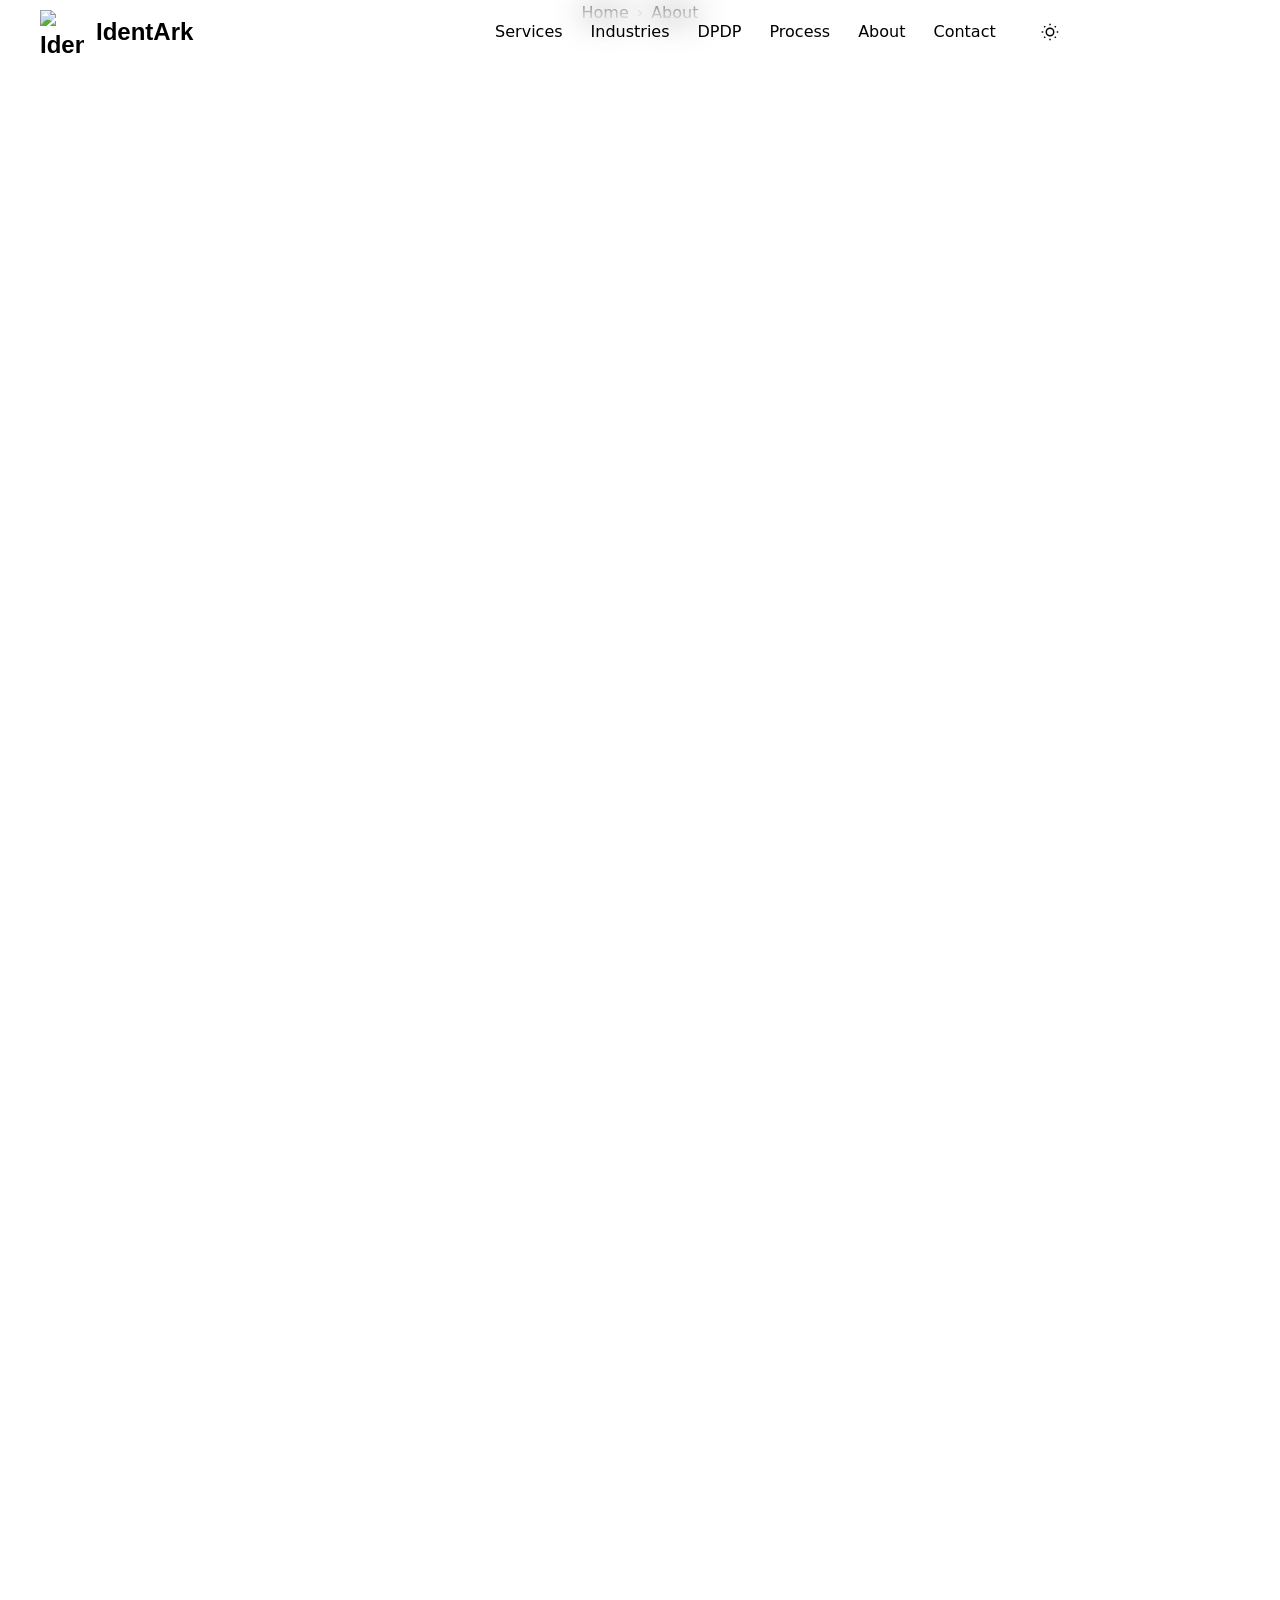
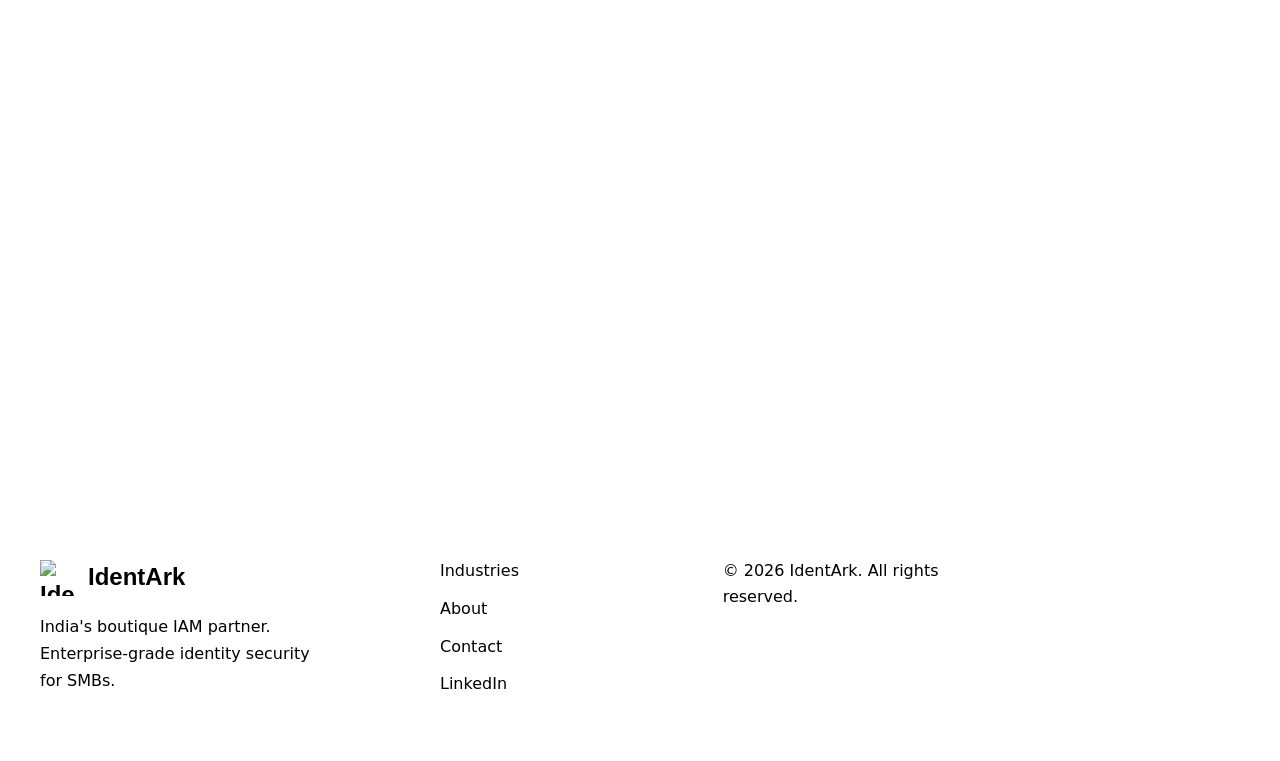
==== about/index.html @ 3fbb9846 "Fix logo path → logo.jpeg in about/index.html" ====
<!DOCTYPE html>
<html lang="en">
<head>
<meta charset="UTF-8">
<meta name="viewport" content="width=device-width, initial-scale=1.0">
<title>About | IdentArk</title>
<meta name="description" content="IdentArk is founded by IAM practitioners with hands-on SailPoint, Entra ID, and Okta delivery experience. Built for India's SMBs.">
<meta property="og:title" content="About | IdentArk">
<meta property="og:description" content="IdentArk is founded by IAM practitioners with hands-on SailPoint, Entra ID, and Okta delivery experience. Built for India's SMBs.">
<meta property="og:type" content="website">
<meta name="robots" content="index, follow">
<link rel="preconnect" href="https://api.fontshare.com">
<link href="https://api.fontshare.com/v2/css?f[]=cabinet-grotesk@400,500,700,800,900&f[]=satoshi@400,500,700&display=swap" rel="stylesheet">
<link rel="stylesheet" href="../style.css">
<style>
/* Page-specific overrides */
.page-hero {
  padding: var(--space-32) 0 var(--space-20);
  text-align: center;
}
.page-hero .section-label {
  display: inline-block;
  margin-bottom: var(--space-4);
}
.page-hero h1 {
  font-family: var(--font-display);
  font-size: clamp(2.5rem, 5vw, 4rem);
  font-weight: 900;
  line-height: 1.1;
  margin-bottom: var(--space-6);
}
.page-hero p {
  font-size: var(--text-lg);
  color: var(--color-text-muted);
  max-width: 56ch;
  margin: 0 auto var(--space-10);
}
.breadcrumb {
  display: flex;
  align-items: center;
  gap: var(--space-2);
  font-size: var(--text-sm);
  color: var(--color-text-muted);
  margin-bottom: var(--space-8);
  justify-content: center;
}
.breadcrumb a { color: var(--color-primary); text-decoration: none; }
.breadcrumb a:hover { text-decoration: underline; }
.breadcrumb-sep { opacity: 0.4; }
.nav__link.active { color: var(--color-primary); }
</style>
</head>
<body>

<a href="#main" class="sr-only">Skip to content</a>

<header class="header" id="header">
  <div class="container">
    <div class="header__inner">
      <a href="../" class="logo" aria-label="IdentArk home">
        <img src="./logo.jpeg" alt="IdentArk Logo" class="logo__img" width="44" height="44" loading="eager">
        <span class="logo__text">Ident<span class="accent">Ark</span></span>
      </a>
      <nav class="nav" aria-label="Primary navigation">
        <ul class="nav__links" role="list">
          <li><a href="../index.html#services" class="nav__link">Services</a></li>
          <li><a href="../industries/" class="nav__link">Industries</a></li>
          <li><a href="../index.html#dpdp" class="nav__link">DPDP</a></li>
          <li><a href="../index.html#process" class="nav__link">Process</a></li>
          <li><a href="../about/" class="nav__link active">About</a></li>
          <li><a href="../contact/" class="nav__link">Contact</a></li>
        </ul>
        <button class="theme-toggle" data-theme-toggle aria-label="Switch to light mode">
          <svg width="18" height="18" viewBox="0 0 24 24" fill="none" stroke="currentColor" stroke-width="2"><circle cx="12" cy="12" r="5"/><path d="M12 1v2M12 21v2M4.22 4.22l1.42 1.42M18.36 18.36l1.42 1.42M1 12h2M21 12h2M4.22 19.78l1.42-1.42M18.36 5.64l1.42-1.42"/></svg>
        </button>
        <a href="../index.html#contact" class="btn btn-primary btn-sm">Book a Call</a>
      </nav>
      <button class="mobile-menu-btn" aria-label="Open menu" aria-expanded="false" aria-controls="mobileNav">
        <svg width="22" height="22" viewBox="0 0 24 24" fill="none" stroke="currentColor" stroke-width="2"><line x1="3" y1="6" x2="21" y2="6"/><line x1="3" y1="12" x2="21" y2="12"/><line x1="3" y1="18" x2="21" y2="18"/></svg>
      </button>
    </div>
  </div>
  <div class="mobile-nav" id="mobileNav" aria-hidden="true">
    <ul role="list">
      <li><a href="../index.html#services" class="nav__link">Services</a></li>
      <li><a href="../industries/" class="nav__link">Industries</a></li>
      <li><a href="../index.html#dpdp" class="nav__link">DPDP</a></li>
      <li><a href="../index.html#process" class="nav__link">Process</a></li>
      <li><a href="../about/" class="nav__link">About</a></li>
      <li><a href="../contact/" class="nav__link">Contact</a></li>
    </ul>
  </div>
</header>

<main id="main">

  <section class="page-hero section-padding">
    <div class="container">
      <nav class="breadcrumb" aria-label="Breadcrumb">
        <a href="../">Home</a>
        <span class="breadcrumb-sep">›</span>
        <span>About</span>
      </nav>
      <span class="section-label reveal">About IdentArk</span>
      <h1 class="reveal">Built by Practitioners,<br/>Not Generalists</h1>
      <p class="reveal">IdentArk was founded on a simple observation: Indian SMBs were either buying enterprise IAM platforms they couldn't operate, or ignoring identity security entirely.</p>
    </div>
  </section>

  <section class="section-padding">
    <div class="container">
      <div class="about__layout reveal">
        <div>
          <span class="section-label">Our Story</span>
          <h2 class="section-title" style="margin-top:var(--space-3);">We Exist Between<br/>Two Failure Modes</h2>
          <p class="about__text">Indian SMBs were either buying enterprise IAM platforms they couldn't operate, or ignoring identity security entirely and waiting for a breach to force the conversation. IdentArk exists between those two failure modes.</p>
          <p class="about__text">Our team has hands-on delivery experience with SailPoint Identity IQ, Microsoft Entra ID, Okta, and Active Directory across BFSI, healthcare, and technology verticals. We deploy, configure, and hand over working systems — not slide decks.</p>
          <p class="about__text">Founded and operating from India, with deep awareness of the DPDP Act, RBI IT Framework, and SEBI CSCRF requirements that Indian businesses actually face.</p>
        </div>
        <div class="about__visual">
          <div class="founder-card">
            <div class="founder-avatar">KP</div>
            <div class="founder-info">
              <h4>Keyur Purohit</h4>
              <p>Founder & Principal IAM Architect</p>
            </div>
          </div>
          <p class="founder-bio">IAM engineer and architect with hands-on experience deploying SailPoint IIQ, configuring SCIM provisioning workflows, implementing SOD policies, and building SSO integrations between Entra ID and enterprise applications. Previously worked across enterprise identity projects in India and Australia.</p>
          <div class="about__skills" style="margin-top:var(--space-4);">
            <span class="skill-tag">10+ yrs IAM delivery</span>
            <span class="skill-tag">Melbourne → India</span>
            <span class="skill-tag">GIFT City focused</span>
          </div>
        </div>
      </div>
    </div>
  </section>

  <section class="section-padding" style="background:var(--color-surface);">
    <div class="container">
      <span class="section-label reveal">What We Bring</span>
      <h2 class="section-title reveal">Skills That Ship</h2>
      <div class="about__skills reveal" style="margin-top:var(--space-8);gap:var(--space-3);">
        <span class="skill-tag">SailPoint IIQ</span>
        <span class="skill-tag">Microsoft Entra ID</span>
        <span class="skill-tag">Okta</span>
        <span class="skill-tag">Active Directory</span>
        <span class="skill-tag">CyberArk</span>
        <span class="skill-tag">SCIM 2.0</span>
        <span class="skill-tag">SAML / OIDC</span>
        <span class="skill-tag">PowerShell</span>
        <span class="skill-tag">SOD Policy</span>
        <span class="skill-tag">Access Certification</span>
        <span class="skill-tag">DPDP Act</span>
        <span class="skill-tag">ISO 27001</span>
        <span class="skill-tag">RBI IT Framework</span>
        <span class="skill-tag">SEBI CSCRF</span>
        <span class="skill-tag">Docker / Kubernetes</span>
        <span class="skill-tag">Azure AD Connect</span>
      </div>
    </div>
  </section>

  <section class="section-padding">
    <div class="container" style="text-align:center;max-width:600px;margin-inline:auto;">
      <span class="section-label reveal">Ready to Talk?</span>
      <h2 class="section-title reveal">Let's Fix Your Identity Gaps</h2>
      <p class="reveal" style="color:var(--color-text-muted);margin-bottom:var(--space-8);">Tell us about your environment. We'll map the gaps, prioritise the risks, and show you exactly what a fix looks like — no commitment required.</p>
      <a href="../contact/" class="btn btn-primary reveal">Book a Free Assessment</a>
    </div>
  </section>

</main>

<footer class="footer">
  <div class="container">
    <div class="footer__inner">
      <div class="footer__brand">
        <a href="../" class="logo" aria-label="IdentArk home">
          <img src="./logo.jpeg" alt="IdentArk Logo" class="logo__img" width="36" height="36" loading="lazy">
          <span class="logo__text">Ident<span class="accent">Ark</span></span>
        </a>
        <p class="footer__tagline">India's boutique IAM partner. Enterprise-grade identity security for SMBs.</p>
      </div>
      <div class="footer__links">
        <a href="../industries/" class="footer__link">Industries</a>
        <a href="../about/" class="footer__link">About</a>
        <a href="../contact/" class="footer__link">Contact</a>
        <a href="https://www.linkedin.com/company/116654145/" class="footer__link" target="_blank" rel="noopener noreferrer">LinkedIn</a>
      </div>
      <p class="footer__copy">&copy; 2026 IdentArk. All rights reserved.</p>
    </div>
  </div>
</footer>

<script>
(function(){
  const t=document.querySelector('[data-theme-toggle]'),r=document.documentElement;
  let d=matchMedia('(prefers-color-scheme:dark)').matches?'dark':'light';
  r.setAttribute('data-theme',d);
  if(t) t.addEventListener('click',()=>{
    d=d==='dark'?'light':'dark';
    r.setAttribute('data-theme',d);
    t.setAttribute('aria-label','Switch to '+(d==='dark'?'light':'dark')+' mode');
    t.innerHTML=d==='dark'?'<svg width="18" height="18" viewBox="0 0 24 24" fill="none" stroke="currentColor" stroke-width="2"><circle cx="12" cy="12" r="5"/><path d="M12 1v2M12 21v2M4.22 4.22l1.42 1.42M18.36 18.36l1.42 1.42M1 12h2M21 12h2M4.22 19.78l1.42-1.42M18.36 5.64l1.42-1.42"/></svg>':'<svg width="18" height="18" viewBox="0 0 24 24" fill="none" stroke="currentColor" stroke-width="2"><path d="M21 12.79A9 9 0 1 1 11.21 3 7 7 0 0 0 21 12.79z"/></svg>';
  });
  const mb=document.querySelector('.mobile-menu-btn'),mn=document.getElementById('mobileNav');
  if(mb&&mn) mb.addEventListener('click',()=>{
    const open=mn.classList.toggle('open');
    mb.setAttribute('aria-expanded',open);
    mn.setAttribute('aria-hidden',!open);
  });
  // Scroll reveal
  const obs=new IntersectionObserver((entries)=>entries.forEach(e=>{if(e.isIntersecting){e.target.classList.add('visible');obs.unobserve(e.target);}},{threshold:0.1});
  document.querySelectorAll('.reveal').forEach(el=>obs.observe(el));
})();
</script>
</body>
</html>
---- style.css ----
/* Art direction: IAM/Security Startup → Authoritative, minimal, steel-dark
   Palette: near-black with steel-blue primary (echoes IdentArk logo's dark bg + silver metallic mark)
   Typography: Cabinet Grotesk (display) + Satoshi (body) — both precise, modern sans
   Density: balanced — confident whitespace, not sparse */

/* ===== DESIGN TOKENS ===== */
:root {
  --text-xs:   clamp(0.75rem,  0.7rem  + 0.25vw, 0.875rem);
  --text-sm:   clamp(0.875rem, 0.8rem  + 0.35vw, 1rem);
  --text-base: clamp(1rem,     0.95rem + 0.25vw, 1.125rem);
  --text-lg:   clamp(1.125rem, 1rem    + 0.75vw, 1.5rem);
  --text-xl:   clamp(1.25rem,  1rem    + 1.25vw, 2rem);
  --text-2xl:  clamp(1.5rem,   1.25rem + 1.5vw,  2.5rem);
  --text-3xl:  clamp(2rem,     1.5rem  + 2vw,    3.5rem);
  --text-4xl:  clamp(2.5rem,   2rem    + 2.5vw,  4.5rem);

  --space-1: 0.25rem; --space-2: 0.5rem;  --space-3: 0.75rem;
  --space-4: 1rem;    --space-5: 1.25rem; --space-6: 1.5rem;
  --space-8: 2rem;    --space-10: 2.5rem; --space-12: 3rem;
  --space-16: 4rem;   --space-20: 5rem;   --space-24: 6rem;

  --radius-sm: 6px; --radius-md: 10px; --radius-lg: 16px; --radius-xl: 24px; --radius-full: 9999px;
  --transition-fast: 150ms ease;
  --transition-interactive: 200ms cubic-bezier(0.16, 1, 0.3, 1);
  --transition-smooth: 400ms cubic-bezier(0.16, 1, 0.3, 1);
  --section-y: clamp(var(--space-12), 8vw, var(--space-24));
}

[data-theme="light"] {
  --color-bg:           oklch(98% 0.005 250);
  --color-bg-alt:       oklch(96% 0.008 250);
  --color-surface:      oklch(100% 0 0);
  --color-border:       oklch(85% 0.01 250);
  --color-text:         oklch(16% 0.02 250);
  --color-text-muted:   oklch(44% 0.02 250);
  --color-text-faint:   oklch(65% 0.015 250);
  --color-text-inverse: oklch(98% 0.005 250);
  --color-primary:      oklch(52% 0.18 240);
  --color-primary-hover:oklch(46% 0.2 240);
  --color-accent:       oklch(62% 0.14 195);
  --color-hero-overlay: oklch(12% 0.03 250 / 0.75);
  --shadow-sm: 0 1px 3px oklch(0% 0 0 / 0.07), 0 1px 2px oklch(0% 0 0 / 0.04);
  --shadow-md: 0 4px 12px oklch(0% 0 0 / 0.08), 0 2px 4px oklch(0% 0 0 / 0.04);
  --shadow-lg: 0 16px 40px oklch(0% 0 0 / 0.1),  0 4px 12px oklch(0% 0 0 / 0.06);
}

[data-theme="dark"] {
  --color-bg:           oklch(11% 0.01 250);
  --color-bg-alt:       oklch(14% 0.013 250);
  --color-surface:      oklch(16% 0.016 250);
  --color-border:       oklch(26% 0.018 250);
  --color-text:         oklch(93% 0.007 250);
  --color-text-muted:   oklch(64% 0.013 250);
  --color-text-faint:   oklch(43% 0.01 250);
  --color-text-inverse: oklch(11% 0.01 250);
  --color-primary:      oklch(72% 0.14 220);
  --color-primary-hover:oklch(78% 0.16 220);
  --color-accent:       oklch(72% 0.13 190);
  --color-hero-overlay: oklch(9% 0.015 250 / 0.8);
  --shadow-sm: 0 1px 3px oklch(0% 0 0 / 0.35), 0 1px 2px oklch(0% 0 0 / 0.25);
  --shadow-md: 0 4px 12px oklch(0% 0 0 / 0.4),  0 2px 4px oklch(0% 0 0 / 0.25);
  --shadow-lg: 0 16px 40px oklch(0% 0 0 / 0.55), 0 4px 12px oklch(0% 0 0 / 0.35);
}

*, *::before, *::after { box-sizing: border-box; margin: 0; padding: 0; }
html { font-size: 16px; scroll-behavior: smooth; -webkit-font-smoothing: antialiased; scroll-padding-top: 5rem; }
body {
  font-family: 'Satoshi', system-ui, -apple-system, sans-serif;
  background: var(--color-bg); color: var(--color-text);
  line-height: 1.6; overflow-x: hidden;
  transition: background var(--transition-smooth), color var(--transition-smooth);
}
img { max-width: 100%; height: auto; display: block; }
a { color: inherit; text-decoration: none; }
ul { list-style: none; }
button { cursor: pointer; border: none; background: none; font: inherit; }
.container { width: min(1200px, 100% - 3rem); margin-inline: auto; }
.section-padding { padding-block: var(--section-y); }
.sr-only { position: absolute; width: 1px; height: 1px; overflow: hidden; clip: rect(0,0,0,0); white-space: nowrap; }

/* HEADER */
.header {
  position: fixed; top: 0; left: 0; right: 0; z-index: 100;
  background: oklch(from var(--color-bg) l c h / 0.88);
  backdrop-filter: blur(16px) saturate(180%);
  border-bottom: 1px solid transparent;
  transition: border-color var(--transition-interactive), box-shadow var(--transition-interactive);
}
.header--scrolled { border-color: var(--color-border); box-shadow: var(--shadow-sm); }
.header__inner {
  display: flex; align-items: center; justify-content: space-between;
  height: clamp(3.5rem, 5vw, 4.5rem); gap: var(--space-6);
}

/* LOGO */
.logo {
  display: flex; align-items: center; gap: var(--space-3);
  font-family: 'Cabinet Grotesk', sans-serif;
  font-weight: 800; font-size: var(--text-lg);
  color: var(--color-text); flex-shrink: 0;
  transition: opacity var(--transition-fast);
}
.logo:hover { opacity: 0.8; }
.logo__icon { width: 2.2rem; height: 2.2rem; flex-shrink: 0; }
.logo__text .accent { color: var(--color-primary); }

/* NAV */
.nav { display: flex; align-items: center; gap: var(--space-6); }
.nav__links { display: flex; align-items: center; gap: var(--space-1); }
.nav__link {
  font-size: var(--text-sm); font-weight: 500; color: var(--color-text-muted);
  padding: var(--space-2) var(--space-3); border-radius: var(--radius-md);
  position: relative; transition: color var(--transition-fast);
}
.nav__link::after {
  content:''; position: absolute; bottom: 0; left: var(--space-3); right: var(--space-3);
  height: 2px; background: var(--color-primary); border-radius: 1px;
  transform: scaleX(0); transition: transform var(--transition-interactive);
}
.nav__link:hover { color: var(--color-text); }
.nav__link:hover::after { transform: scaleX(1); }
.theme-toggle {
  width: 2.25rem; height: 2.25rem; border-radius: var(--radius-md);
  display: flex; align-items: center; justify-content: center;
  color: var(--color-text-muted);
  transition: color var(--transition-fast), background var(--transition-fast);
}
.theme-toggle:hover { color: var(--color-text); background: var(--color-bg-alt); }
.mobile-menu-btn {
  display: none; flex-direction: column; gap: 5px;
  width: 2.25rem; height: 2.25rem; align-items: center; justify-content: center;
  color: var(--color-text-muted); border-radius: var(--radius-md);
  transition: color var(--transition-fast), background var(--transition-fast);
}
.mobile-menu-btn:hover { color: var(--color-text); background: var(--color-bg-alt); }
.mobile-menu-btn span {
  display: block; width: 18px; height: 1.5px; background: currentColor;
  border-radius: 2px; transition: transform 0.3s ease, opacity 0.3s ease;
}
.mobile-nav {
  display: none; flex-direction: column;
  padding: var(--space-4) 0; border-top: 1px solid var(--color-border);
}
.mobile-nav.is-open { display: flex; }
.mobile-nav .nav__link { padding: var(--space-3) var(--space-4); }

/* BUTTONS */
.btn {
  display: inline-flex; align-items: center; gap: var(--space-2);
  padding: var(--space-3) var(--space-6); border-radius: var(--radius-md);
  font-size: var(--text-sm); font-weight: 600;
  transition: all var(--transition-interactive);
}
.btn-primary {
  background: var(--color-primary); color: #fff;
}
.btn-primary:hover {
  background: var(--color-primary-hover);
  box-shadow: 0 4px 16px oklch(from var(--color-primary) l c h / 0.35);
  transform: translateY(-1px);
}
.btn-ghost {
  border: 1px solid var(--color-border); color: var(--color-text); background: transparent;
}
.btn-ghost:hover { background: var(--color-bg-alt); border-color: var(--color-primary); color: var(--color-primary); }

/* HERO */
.hero {
  position: relative; min-height: 100vh;
  display: flex; align-items: center; overflow: hidden;
}
.hero__bg {
  position: absolute; inset: 0; z-index: 0;
  background: linear-gradient(135deg, oklch(10% 0.02 250) 0%, oklch(14% 0.03 240) 50%, oklch(11% 0.025 260) 100%);
}
.hero__bg-grid {
  position: absolute; inset: 0; z-index: 1; opacity: 0.035;
  background-image:
    repeating-linear-gradient(0deg, transparent, transparent 60px, oklch(75% 0.08 220) 60px, oklch(75% 0.08 220) 61px),
    repeating-linear-gradient(90deg, transparent, transparent 60px, oklch(75% 0.08 220) 60px, oklch(75% 0.08 220) 61px);
}
.hero__content {
  position: relative; z-index: 3;
  display: grid; grid-template-columns: 1fr 1fr;
  gap: var(--space-16); align-items: center;
  padding-block: clamp(var(--space-20), 12vw, var(--space-24));
  padding-top: calc(clamp(var(--space-20), 12vw, var(--space-24)) + 4.5rem);
}
.hero__eyebrow {
  display: inline-flex; align-items: center; gap: var(--space-2);
  font-size: var(--text-xs); font-weight: 700; letter-spacing: 0.12em; text-transform: uppercase;
  color: var(--color-primary); padding: var(--space-2) var(--space-4);
  border-radius: var(--radius-full);
  border: 1px solid oklch(from var(--color-primary) l c h / 0.35);
  background: oklch(from var(--color-primary) l c h / 0.1);
  margin-bottom: var(--space-6);
}
.hero__eyebrow svg { width: 12px; height: 12px; }
.hero__title {
  font-family: 'Cabinet Grotesk', sans-serif;
  font-size: var(--text-4xl); font-weight: 900;
  line-height: 1.08; letter-spacing: -0.03em;
  color: oklch(96% 0.006 250); margin-bottom: var(--space-6);
}
.hero__title .highlight { color: var(--color-primary); }
.hero__desc {
  font-size: var(--text-base); color: oklch(72% 0.01 250);
  line-height: 1.75; max-width: 520px; margin-bottom: var(--space-8);
}
.hero__actions { display: flex; align-items: center; gap: var(--space-4); flex-wrap: wrap; }
.hero__trust {
  margin-top: var(--space-10); padding-top: var(--space-8);
  border-top: 1px solid oklch(from var(--color-border) l c h / 0.25);
}
.hero__trust-label { font-size: var(--text-xs); color: oklch(52% 0.01 250); text-transform: uppercase; letter-spacing: 0.1em; margin-bottom: var(--space-4); }
.hero__trust-badges { display: flex; align-items: center; gap: var(--space-3); flex-wrap: wrap; }
.trust-badge {
  display: inline-flex; align-items: center; gap: var(--space-2);
  font-size: var(--text-xs); font-weight: 600; color: oklch(68% 0.01 250);
  padding: var(--space-2) var(--space-4); border-radius: var(--radius-full);
  border: 1px solid oklch(from var(--color-border) l c h / 0.28);
  background: oklch(from var(--color-surface) l c h / 0.06);
}
.trust-badge svg { width: 13px; height: 13px; color: var(--color-accent); }

/* Hero visual */
.hero__visual { display: flex; flex-direction: column; gap: var(--space-4); }
.hero__card {
  background: oklch(from var(--color-surface) l c h / 0.08);
  border: 1px solid oklch(from var(--color-border) l c h / 0.22);
  backdrop-filter: blur(12px); border-radius: var(--radius-xl); padding: var(--space-6);
}
.hero__card-title {
  font-family: 'Cabinet Grotesk', sans-serif; font-size: var(--text-xs);
  font-weight: 700; text-transform: uppercase; letter-spacing: 0.1em;
  color: var(--color-primary); margin-bottom: var(--space-5);
  display: flex; align-items: center; gap: var(--space-2);
}
.hero__card-title svg { width: 13px; height: 13px; }
.service-pills { display: flex; flex-wrap: wrap; gap: var(--space-2); }
.service-pill {
  display: inline-flex; align-items: center; gap: var(--space-2);
  padding: var(--space-2) var(--space-4); border-radius: var(--radius-full);
  font-size: var(--text-xs); font-weight: 600;
  background: oklch(from var(--color-primary) l c h / 0.12);
  color: oklch(80% 0.1 220); border: 1px solid oklch(from var(--color-primary) l c h / 0.25);
  transition: all var(--transition-interactive);
}
.service-pill:hover { background: oklch(from var(--color-primary) l c h / 0.22); transform: translateY(-1px); }
.service-pill svg { width: 11px; height: 11px; }
.hero__stat-row { display: grid; grid-template-columns: repeat(3, 1fr); gap: var(--space-3); }
.hero__stat {
  background: oklch(from var(--color-surface) l c h / 0.07);
  border: 1px solid oklch(from var(--color-border) l c h / 0.18);
  border-radius: var(--radius-lg); padding: var(--space-4); text-align: center;
}
.hero__stat-val {
  font-family: 'Cabinet Grotesk', sans-serif;
  font-size: var(--text-xl); font-weight: 800; color: var(--color-primary);
}
.hero__stat-lbl { font-size: var(--text-xs); color: oklch(58% 0.01 250); margin-top: var(--space-1); }

/* STATS BAR */
.stats { background: var(--color-bg-alt); border-block: 1px solid var(--color-border); }
.stats__grid { display: grid; grid-template-columns: repeat(4, 1fr); padding: var(--space-8) 0; gap: var(--space-4); }
.stat { text-align: center; padding: var(--space-6); }
.stat__value {
  font-family: 'Cabinet Grotesk', sans-serif;
  font-size: var(--text-3xl); font-weight: 800; color: var(--color-primary); line-height: 1;
}
.stat__label { font-size: var(--text-xs); color: var(--color-text-muted); font-weight: 600; text-transform: uppercase; letter-spacing: 0.08em; margin-top: var(--space-2); }

/* SECTION LABELS */
.section-label {
  display: block; font-size: var(--text-xs); font-weight: 700;
  letter-spacing: 0.12em; text-transform: uppercase;
  color: var(--color-primary); margin-bottom: var(--space-4);
}
.section-title {
  font-family: 'Cabinet Grotesk', sans-serif;
  font-size: var(--text-3xl); font-weight: 800;
  line-height: 1.15; letter-spacing: -0.02em;
  color: var(--color-text); margin-bottom: var(--space-5);
}
.section-desc { font-size: var(--text-base); color: var(--color-text-muted); max-width: 560px; line-height: 1.7; }
.services__header { margin-bottom: var(--space-12); }

/* SERVICES */
.services__layout { display: grid; grid-template-columns: 1fr 1fr; gap: var(--space-12); align-items: start; }
.services__list { display: flex; flex-direction: column; gap: var(--space-4); }
.service-card {
  display: flex; align-items: flex-start; gap: var(--space-5);
  padding: var(--space-6); border-radius: var(--radius-lg);
  border: 1px solid var(--color-border); background: var(--color-surface);
  transition: box-shadow var(--transition-interactive), border-color var(--transition-interactive), transform var(--transition-interactive);
}
.service-card:hover { box-shadow: var(--shadow-md); border-color: oklch(from var(--color-primary) l c h / 0.4); transform: translateY(-2px); }
.service-card__icon {
  width: 2.5rem; height: 2.5rem; flex-shrink: 0;
  display: flex; align-items: center; justify-content: center;
  background: oklch(from var(--color-primary) l c h / 0.1);
  border-radius: var(--radius-md); color: var(--color-primary);
}
.service-card__icon svg { width: 1.25rem; height: 1.25rem; }
.service-card__title { font-family: 'Cabinet Grotesk', sans-serif; font-size: var(--text-base); font-weight: 700; margin-bottom: var(--space-2); }
.service-card__desc { font-size: var(--text-sm); color: var(--color-text-muted); line-height: 1.65; }
.services__visual { position: sticky; top: calc(4.5rem + var(--space-8)); }
.services__visual-panel {
  background: var(--color-surface); border: 1px solid var(--color-border);
  border-radius: var(--radius-xl); padding: var(--space-8);
  display: flex; flex-direction: column; gap: var(--space-6);
  box-shadow: var(--shadow-md);
}
.services__visual-panel h3 { font-family: 'Cabinet Grotesk', sans-serif; font-size: var(--text-lg); font-weight: 700; margin-bottom: var(--space-2); }
.compliance-badges { display: flex; flex-wrap: wrap; gap: var(--space-2); }
.compliance-badge {
  display: inline-flex; align-items: center; gap: var(--space-2);
  padding: var(--space-2) var(--space-4); border-radius: var(--radius-full);
  font-size: var(--text-xs); font-weight: 700;
  background: oklch(from var(--color-primary) l c h / 0.1);
  color: var(--color-primary); border: 1px solid oklch(from var(--color-primary) l c h / 0.3);
}
.compliance-badge.accent {
  background: oklch(from var(--color-accent) l c h / 0.1);
  color: var(--color-accent); border-color: oklch(from var(--color-accent) l c h / 0.3);
}
.arch-stack { display: flex; flex-direction: column; gap: var(--space-3); }
.arch-item {
  display: flex; align-items: center; justify-content: space-between;
  padding: var(--space-3) var(--space-4); background: var(--color-bg-alt);
  border-radius: var(--radius-md); border: 1px solid var(--color-border); font-size: var(--text-sm);
}
.arch-item__label { font-weight: 700; color: var(--color-text-muted); font-size: var(--text-xs); text-transform: uppercase; letter-spacing: 0.06em; }
.arch-item__value { font-weight: 600; color: var(--color-text); }

/* VERTICALS */
.verticals { background: var(--color-bg-alt); }
.verticals__grid { display: grid; grid-template-columns: repeat(3, 1fr); gap: var(--space-5); margin-top: var(--space-10); }
.vertical-card {
  background: var(--color-surface); border: 1px solid var(--color-border);
  border-radius: var(--radius-lg); padding: var(--space-6);
  display: flex; flex-direction: column; gap: var(--space-4);
  transition: box-shadow var(--transition-interactive), transform var(--transition-interactive);
}
.vertical-card:hover { box-shadow: var(--shadow-md); transform: translateY(-2px); }
.vertical-card__icon {
  width: 2.5rem; height: 2.5rem; display: flex; align-items: center; justify-content: center;
  background: oklch(from var(--color-primary) l c h / 0.1);
  border-radius: var(--radius-md); color: var(--color-primary);
}
.vertical-card__name { font-family: 'Cabinet Grotesk', sans-serif; font-size: var(--text-base); font-weight: 700; }
.vertical-card__desc { font-size: var(--text-sm); color: var(--color-text-muted); line-height: 1.65; }

/* DPDP */
.dpdp__layout { display: grid; grid-template-columns: 1fr 1fr; gap: var(--space-16); align-items: center; }
.dpdp__text p { font-size: var(--text-base); color: var(--color-text-muted); line-height: 1.75; margin-bottom: var(--space-5); }
.dpdp__pillars { display: grid; grid-template-columns: 1fr 1fr; gap: var(--space-4); margin-top: var(--space-8); }
.dpdp__pillar {
  padding: var(--space-5); border-radius: var(--radius-lg);
  border: 1px solid var(--color-border); background: var(--color-surface);
}
.dpdp__pillar h4 { font-family: 'Cabinet Grotesk', sans-serif; font-weight: 700; font-size: var(--text-sm); margin-bottom: var(--space-2); }
.dpdp__pillar p { font-size: var(--text-xs); color: var(--color-text-muted); line-height: 1.6; }
.dpdp__visual {
  background: var(--color-surface); border: 1px solid var(--color-border);
  border-radius: var(--radius-xl); padding: var(--space-8); box-shadow: var(--shadow-md);
}
.dpdp__timeline { display: flex; flex-direction: column; gap: var(--space-4); }
.dpdp__step {
  display: flex; align-items: flex-start; gap: var(--space-4);
  padding: var(--space-4); border-radius: var(--radius-md);
  border: 1px solid oklch(from var(--color-border) l c h / 0.5);
}
.dpdp__step-num {
  width: 2rem; height: 2rem; flex-shrink: 0;
  display: flex; align-items: center; justify-content: center;
  background: oklch(from var(--color-primary) l c h / 0.12);
  border-radius: var(--radius-full); color: var(--color-primary);
  font-weight: 800; font-size: var(--text-sm); font-family: 'Cabinet Grotesk', sans-serif;
}
.dpdp__step-title { font-weight: 700; font-size: var(--text-sm); margin-bottom: var(--space-1); }
.dpdp__step-desc { font-size: var(--text-xs); color: var(--color-text-muted); line-height: 1.6; }

/* PROCESS */
.process__steps { display: grid; grid-template-columns: repeat(4, 1fr); gap: var(--space-6); margin-top: var(--space-12); }
.step { display: flex; flex-direction: column; gap: var(--space-4); }
.step__number {
  font-family: 'Cabinet Grotesk', sans-serif; font-size: var(--text-4xl);
  font-weight: 800; color: oklch(from var(--color-primary) l c h / 0.18); line-height: 1;
}
.step__title { font-family: 'Cabinet Grotesk', sans-serif; font-size: var(--text-lg); font-weight: 700; }
.step__desc { font-size: var(--text-sm); color: var(--color-text-muted); line-height: 1.7; }

/* ABOUT */
.about__layout { display: grid; grid-template-columns: 1fr 1fr; gap: var(--space-16); align-items: center; }
.about__text { font-size: var(--text-base); color: var(--color-text-muted); line-height: 1.75; margin-bottom: var(--space-5); }
.about__skills { display: flex; flex-wrap: wrap; gap: var(--space-2); margin-top: var(--space-6); }
.skill-tag {
  padding: var(--space-2) var(--space-3); border-radius: var(--radius-full);
  font-size: var(--text-xs); font-weight: 600;
  background: oklch(from var(--color-primary) l c h / 0.1);
  color: var(--color-primary); border: 1px solid oklch(from var(--color-primary) l c h / 0.25);
}
.about__visual {
  background: var(--color-surface); border: 1px solid var(--color-border);
  border-radius: var(--radius-xl); padding: var(--space-8); box-shadow: var(--shadow-md);
}
.founder-card { display: flex; align-items: flex-start; gap: var(--space-5); margin-bottom: var(--space-6); }
.founder-avatar {
  width: 4rem; height: 4rem; border-radius: var(--radius-full); flex-shrink: 0;
  background: oklch(from var(--color-primary) l c h / 0.15);
  display: flex; align-items: center; justify-content: center;
  font-family: 'Cabinet Grotesk', sans-serif; font-weight: 900;
  font-size: var(--text-lg); color: var(--color-primary);
}
.founder-info h4 { font-family: 'Cabinet Grotesk', sans-serif; font-weight: 800; font-size: var(--text-base); }
.founder-info p { font-size: var(--text-sm); color: var(--color-text-muted); margin-top: var(--space-1); }
.founder-bio { font-size: var(--text-sm); color: var(--color-text-muted); line-height: 1.7; margin-bottom: var(--space-5); }

/* CONTACT */
.contact__layout { display: grid; grid-template-columns: 1fr 1.5fr; gap: var(--space-16); align-items: start; }
.contact__info { display: flex; flex-direction: column; gap: var(--space-6); }
.contact__item { display: flex; align-items: flex-start; gap: var(--space-4); }
.contact__item-icon {
  width: 2.5rem; height: 2.5rem; flex-shrink: 0;
  display: flex; align-items: center; justify-content: center;
  background: oklch(from var(--color-primary) l c h / 0.1);
  border-radius: var(--radius-md); color: var(--color-primary);
}
.contact__item-icon svg { width: 1.1rem; height: 1.1rem; }
.contact__item-label { font-size: var(--text-xs); font-weight: 700; text-transform: uppercase; letter-spacing: 0.08em; color: var(--color-text-faint); margin-bottom: var(--space-1); }
.contact__item-value { font-size: var(--text-sm); color: var(--color-text); font-weight: 500; }
.contact__form {
  background: var(--color-surface); border: 1px solid var(--color-border);
  border-radius: var(--radius-xl); padding: var(--space-8); box-shadow: var(--shadow-md);
}
.form-row { display: grid; grid-template-columns: 1fr 1fr; gap: var(--space-4); }
.form-group { display: flex; flex-direction: column; gap: var(--space-2); margin-bottom: var(--space-5); }
.form-group label { font-size: var(--text-sm); font-weight: 600; color: var(--color-text); }
.form-group input, .form-group select, .form-group textarea {
  padding: var(--space-3) var(--space-4); border-radius: var(--radius-md);
  border: 1px solid var(--color-border); background: var(--color-bg);
  color: var(--color-text); font-size: var(--text-sm); font-family: inherit;
  transition: border-color var(--transition-interactive), box-shadow var(--transition-interactive);
}
.form-group input:focus, .form-group select:focus, .form-group textarea:focus {
  outline: none; border-color: var(--color-primary);
  box-shadow: 0 0 0 3px oklch(from var(--color-primary) l c h / 0.15);
}
.form-group textarea { resize: vertical; min-height: 120px; }

/* FOOTER */
.footer { background: var(--color-bg-alt); border-top: 1px solid var(--color-border); }
.footer__inner { display: grid; grid-template-columns: 1.5fr 1fr 1fr 1fr; gap: var(--space-12); padding-block: var(--space-16); }
.footer__brand p { font-size: var(--text-sm); color: var(--color-text-muted); line-height: 1.7; margin-top: var(--space-4); max-width: 280px; }
.footer__col h4 { font-family: 'Cabinet Grotesk', sans-serif; font-size: var(--text-sm); font-weight: 700; margin-bottom: var(--space-5); }
.footer__links { display: flex; flex-direction: column; gap: var(--space-3); }
.footer__links a { font-size: var(--text-sm); color: var(--color-text-muted); transition: color var(--transition-fast); }
.footer__links a:hover { color: var(--color-primary); }
.footer__bottom {
  display: flex; align-items: center; justify-content: space-between;
  padding-block: var(--space-6); border-top: 1px solid var(--color-border);
  font-size: var(--text-xs); color: var(--color-text-faint);
}
.footer__bottom a { color: var(--color-text-muted); transition: color var(--transition-fast); }
.footer__bottom a:hover { color: var(--color-primary); }

/* REVEAL */
.reveal { opacity: 0; transform: translateY(24px); transition: opacity 0.6s ease, transform 0.6s cubic-bezier(0.16, 1, 0.3, 1); }
.reveal.in-view { opacity: 1; transform: none; }

/* RESPONSIVE */
@media (max-width: 1024px) {
  .hero__content { grid-template-columns: 1fr; gap: var(--space-12); }
  .hero__visual { display: grid; grid-template-columns: 1fr 1fr; gap: var(--space-4); }
  .services__layout, .dpdp__layout, .about__layout, .contact__layout { grid-template-columns: 1fr; }
  .services__visual { position: static; }
  .footer__inner { grid-template-columns: 1fr 1fr; }
  .process__steps { grid-template-columns: 1fr 1fr; }
}
@media (max-width: 768px) {
  .stats__grid { grid-template-columns: repeat(2, 1fr); }
  .verticals__grid { grid-template-columns: 1fr 1fr; }
  .dpdp__pillars { grid-template-columns: 1fr; }
  .nav__links { display: none; }
  .mobile-menu-btn { display: flex; }
  .footer__inner { grid-template-columns: 1fr; gap: var(--space-8); }
  .form-row { grid-template-columns: 1fr; }
  .hero__visual { grid-template-columns: 1fr; }
}
@media (max-width: 480px) {
  .stats__grid { grid-template-columns: 1fr 1fr; }
  .verticals__grid { grid-template-columns: 1fr; }
  .process__steps { grid-template-columns: 1fr; }
  .footer__bottom { flex-direction: column; gap: var(--space-3); text-align: center; }
}

/* ===== TOUCH & KEYBOARD UX ===== */
/* Active states for tap feedback on mobile */
.btn:active { transform: scale(0.97); opacity: 0.9; }
.nav__link:active { background: oklch(from var(--color-primary) l c h / 0.08); }
.service-card:active { transform: translateY(0); box-shadow: var(--shadow-sm); }
.vertical-card:active { transform: translateY(0); box-shadow: var(--shadow-sm); }
.service-pill:active { transform: translateY(0); }
.footer__links a:active { color: var(--color-primary); }

/* Focus-visible for keyboard navigation */
:focus-visible {
  outline: 2px solid var(--color-primary);
  outline-offset: 3px;
  border-radius: var(--radius-sm);
}
button:focus-visible, a:focus-visible { outline: 2px solid var(--color-primary); outline-offset: 3px; }
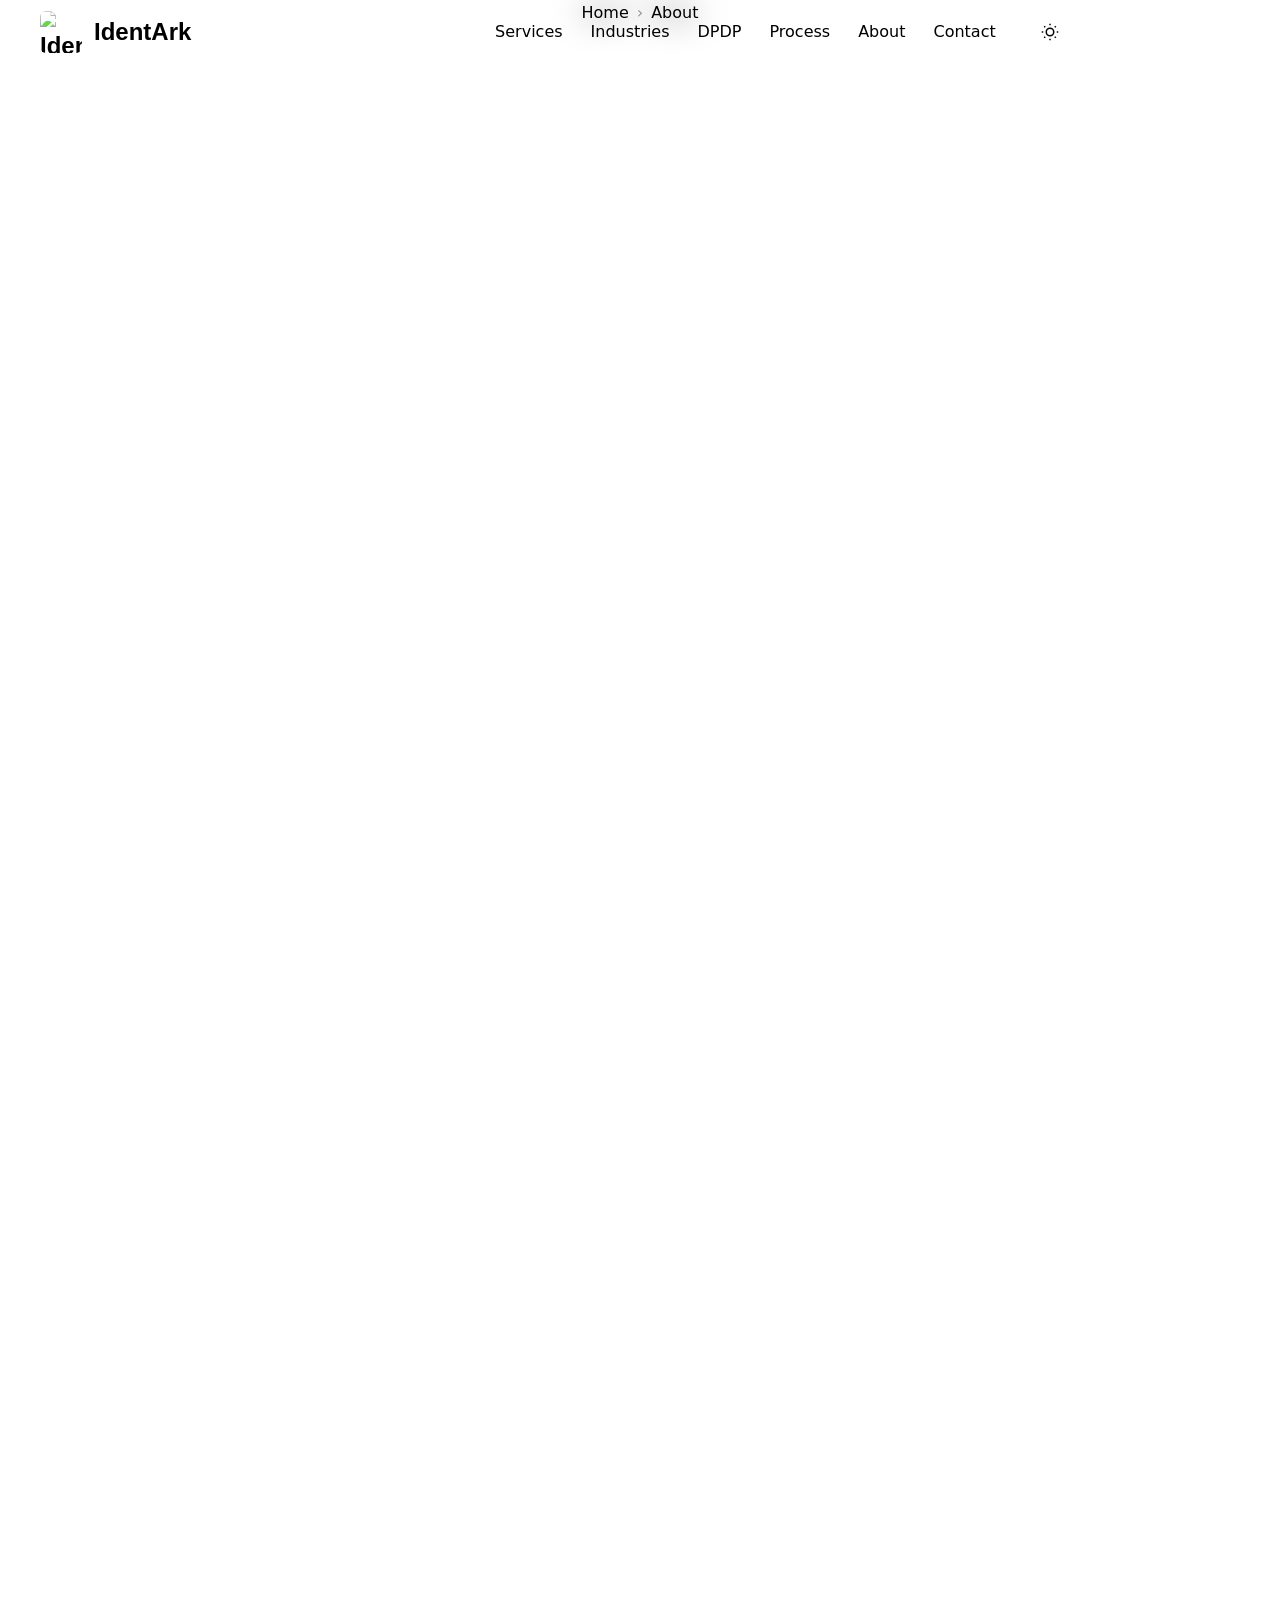
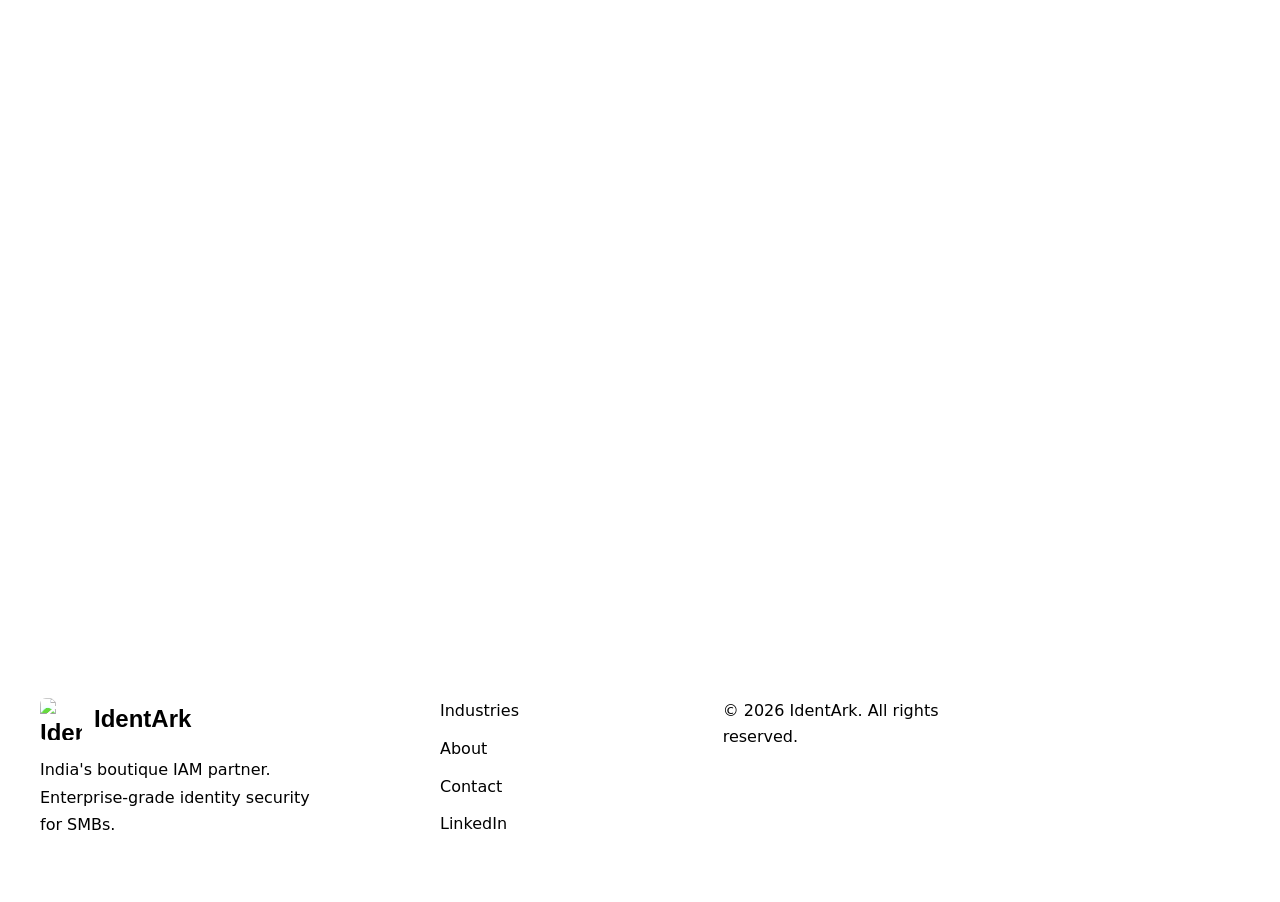
==== commit 7e7334ea: "Add logo to hero section in about/index.html" ====
--- a/about/index.html
+++ b/about/index.html
@@ -103,6 +103,9 @@
       </nav>
       <span class="section-label reveal">About IdentArk</span>
       <h1 class="reveal">Built by Practitioners,<br/>Not Generalists</h1>
+      <div class="reveal" style="margin:var(--space-6) auto 0;text-align:center;">
+        <img src="../logo.jpeg" alt="IdentArk" width="140" height="140" loading="eager" style="width:140px;height:140px;object-fit:contain;border-radius:14px;mix-blend-mode:screen;filter:brightness(1.3) contrast(1.1);margin:0 auto;">
+      </div>
       <p class="reveal">IdentArk was founded on a simple observation: Indian SMBs were either buying enterprise IAM platforms they couldn't operate, or ignoring identity security entirely.</p>
     </div>
   </section>
--- a/style.css
+++ b/style.css
@@ -511,3 +511,15 @@
   border-radius: var(--radius-sm);
 }
 button:focus-visible, a:focus-visible { outline: 2px solid var(--color-primary); outline-offset: 3px; }
+
+
+/* Logo image - make the mark visible on dark nav */
+.logo__img {
+  height: 42px;
+  width: 42px;
+  object-fit: contain;
+  border-radius: 6px;
+  display: block;
+  mix-blend-mode: screen;
+  filter: brightness(1.2) contrast(1.1);
+}
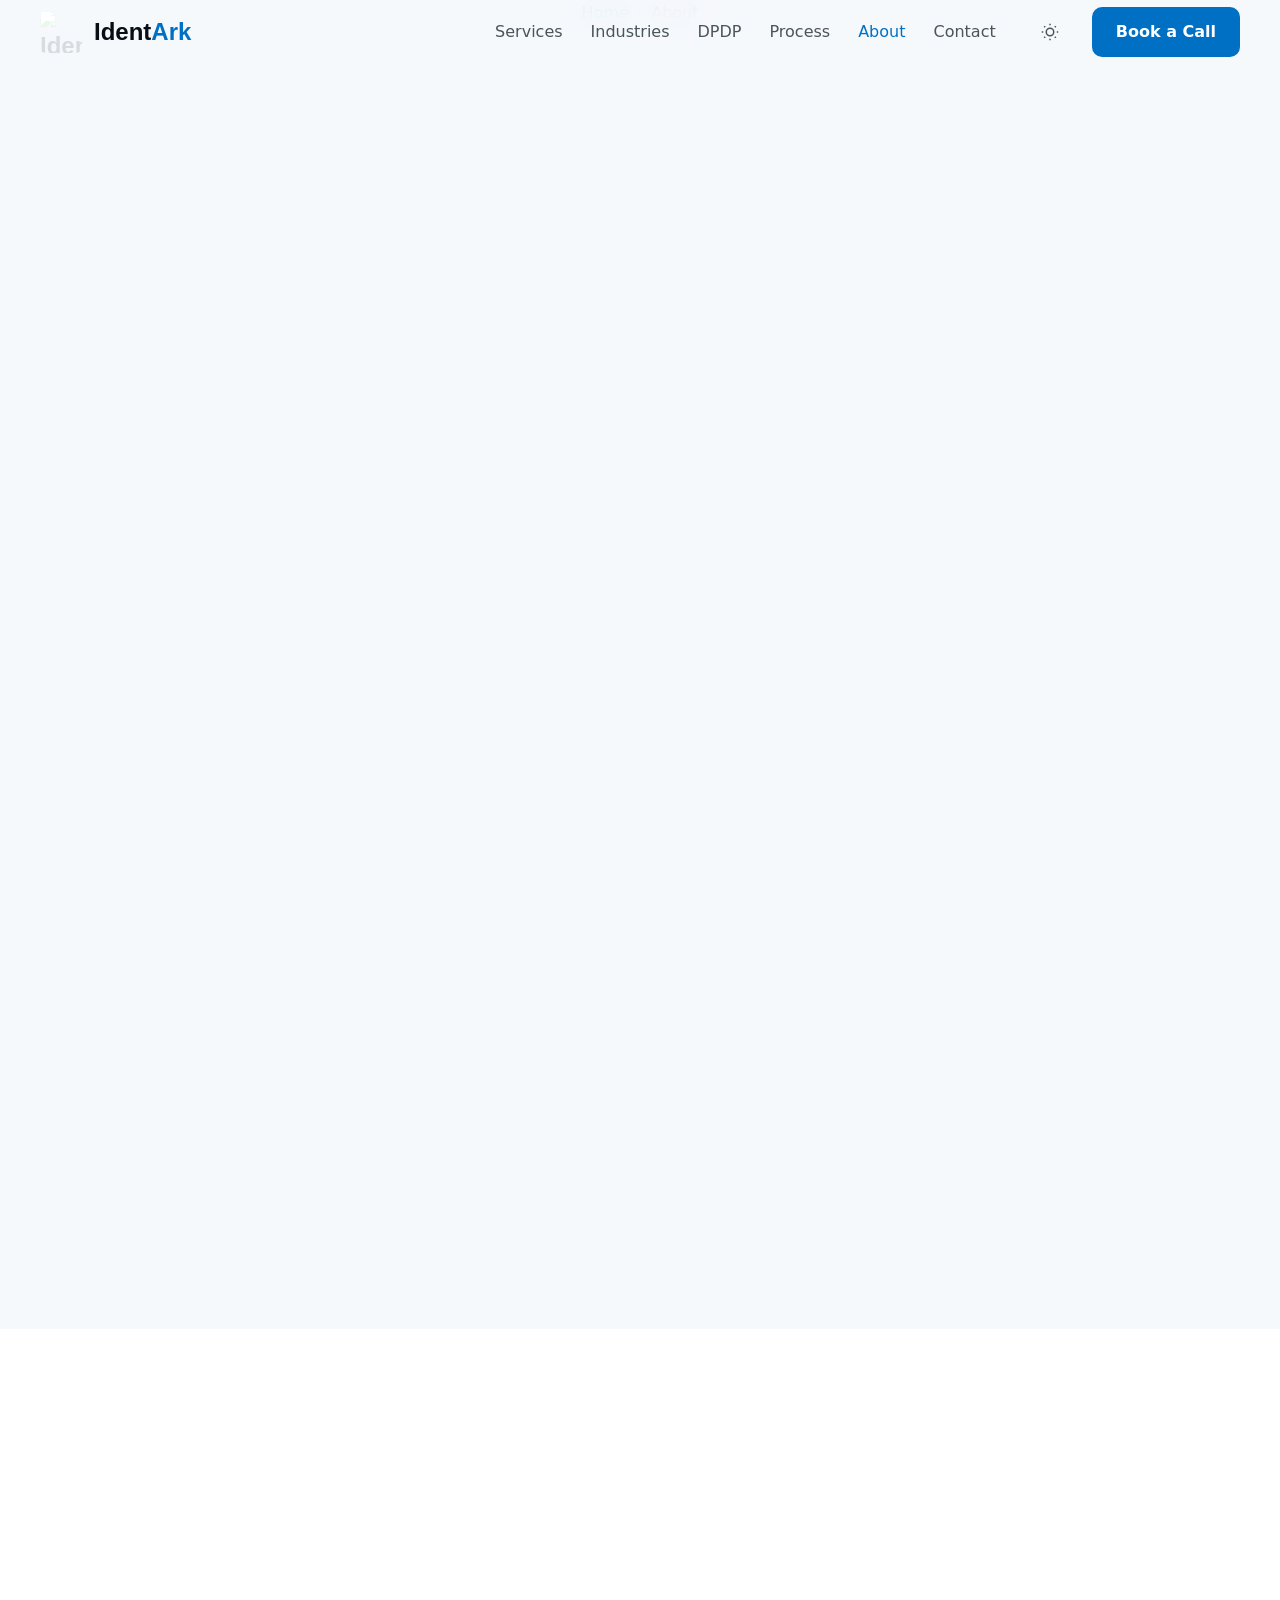
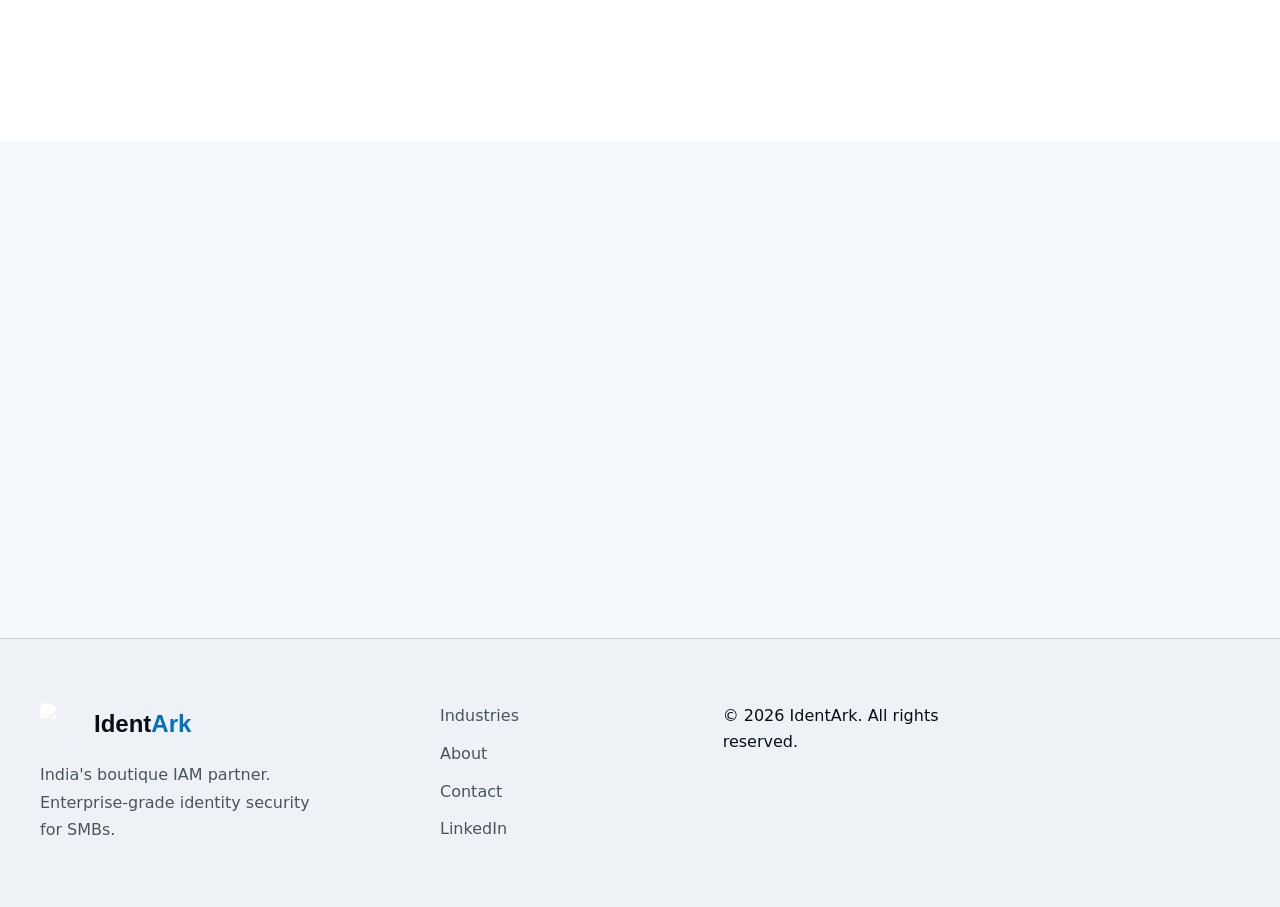
==== commit 9ea9ff44: "Force light mode default, ignore system dark preference in about/index.html" ====
--- a/about/index.html
+++ b/about/index.html
@@ -1,6 +1,14 @@
 <!DOCTYPE html>
-<html lang="en">
+<html lang="en" data-theme="light">
 <head>
+<script>
+(function(){
+  var saved;
+  try { saved = localStorage.getItem('identark-theme'); } catch(e){}
+  // Only go dark if user explicitly chose dark before. Otherwise always light.
+  document.documentElement.setAttribute('data-theme', saved === 'dark' ? 'dark' : 'light');
+})();
+</script>
 <meta charset="UTF-8">
 <meta name="viewport" content="width=device-width, initial-scale=1.0">
 <title>About | IdentArk</title>
@@ -103,7 +111,7 @@
       </nav>
       <span class="section-label reveal">About IdentArk</span>
       <h1 class="reveal">Built by Practitioners,<br/>Not Generalists</h1>
-      <div class="reveal" style="margin:var(--space-6) auto 0;text-align:center;">
+      <div class="reveal" style="margin:var(--space-6) auto 0;text-align:center;display:flex;justify-content:center;">
         <img src="../logo.jpeg" alt="IdentArk" width="140" height="140" loading="eager" style="width:140px;height:140px;object-fit:contain;border-radius:14px;mix-blend-mode:screen;filter:brightness(1.3) contrast(1.1);margin:0 auto;">
       </div>
       <p class="reveal">IdentArk was founded on a simple observation: Indian SMBs were either buying enterprise IAM platforms they couldn't operate, or ignoring identity security entirely.</p>
@@ -199,7 +207,7 @@
 <script>
 (function(){
   const t=document.querySelector('[data-theme-toggle]'),r=document.documentElement;
-  let d=matchMedia('(prefers-color-scheme:dark)').matches?'dark':'light';
+  let saved2; try{saved2=localStorage.getItem('identark-theme');}catch(e){} let d=saved2==='dark'?'dark':'light';
   r.setAttribute('data-theme',d);
   if(t) t.addEventListener('click',()=>{
     d=d==='dark'?'light':'dark';
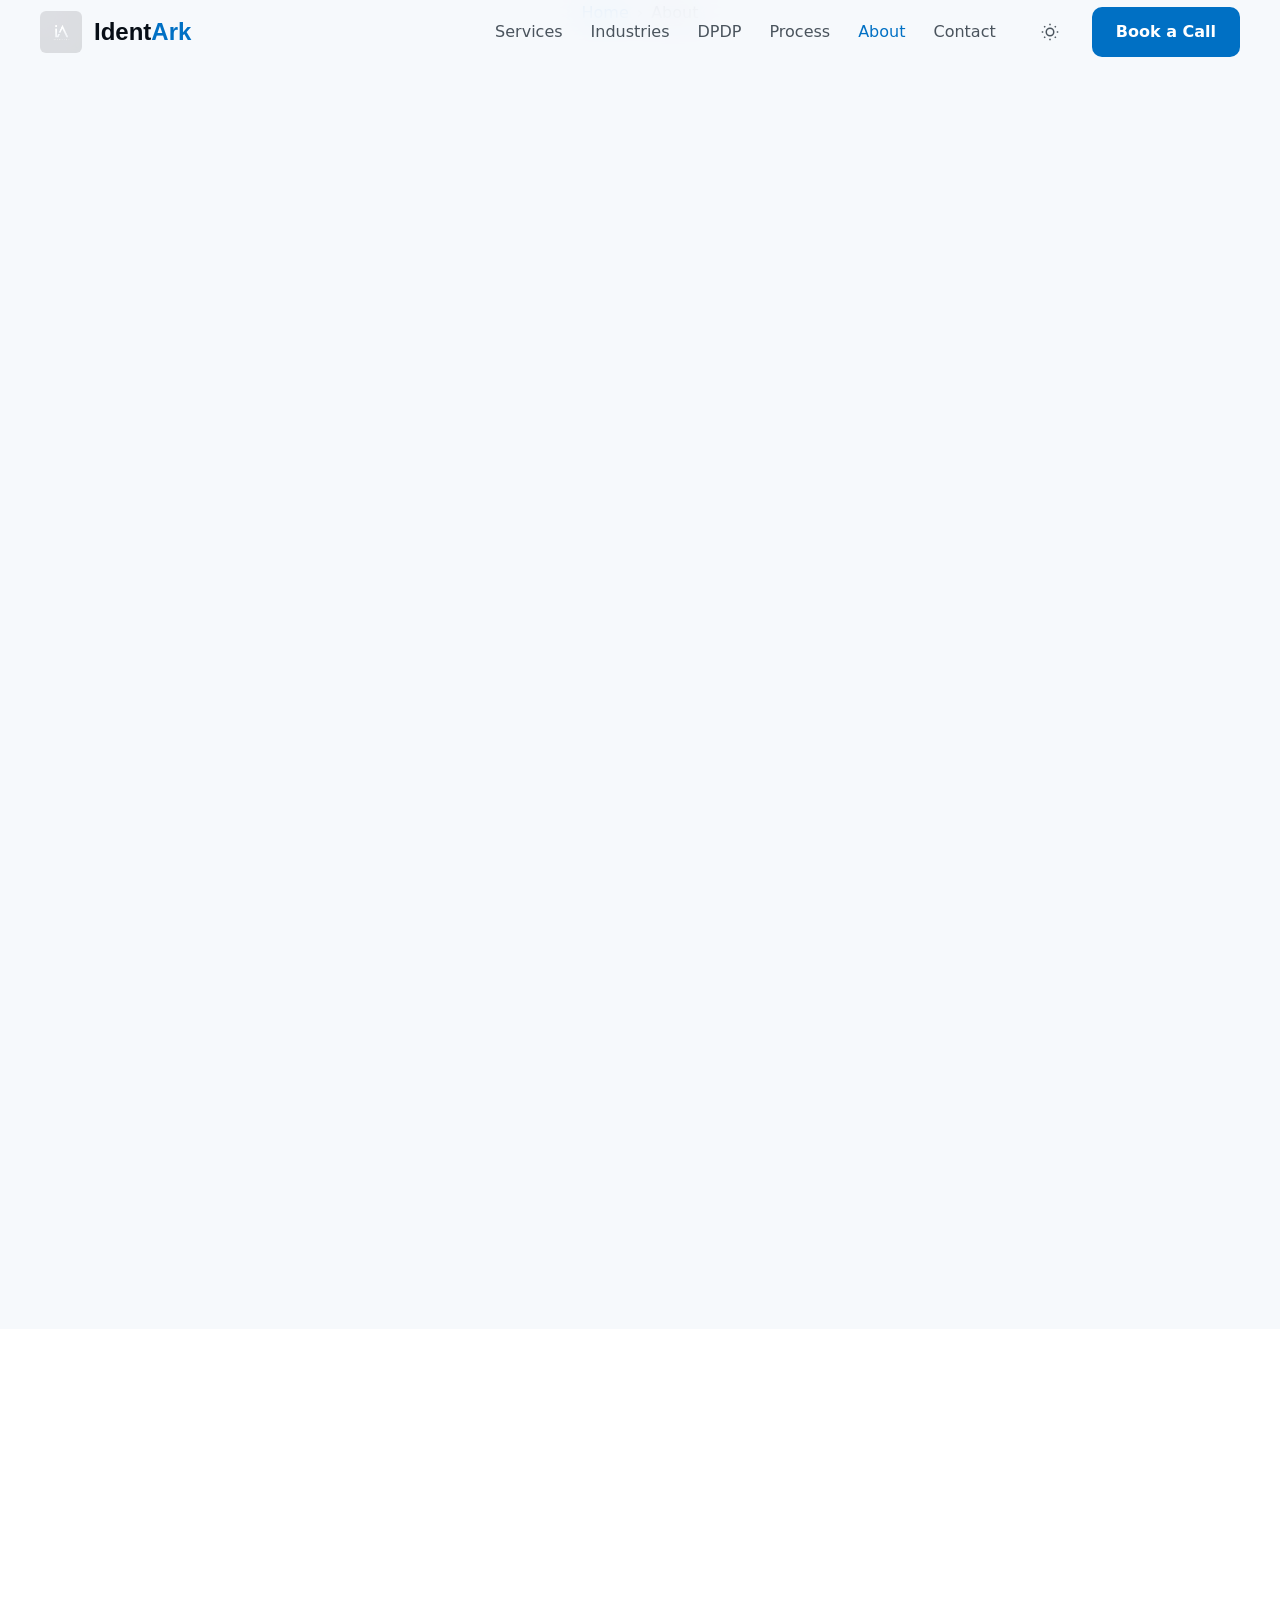
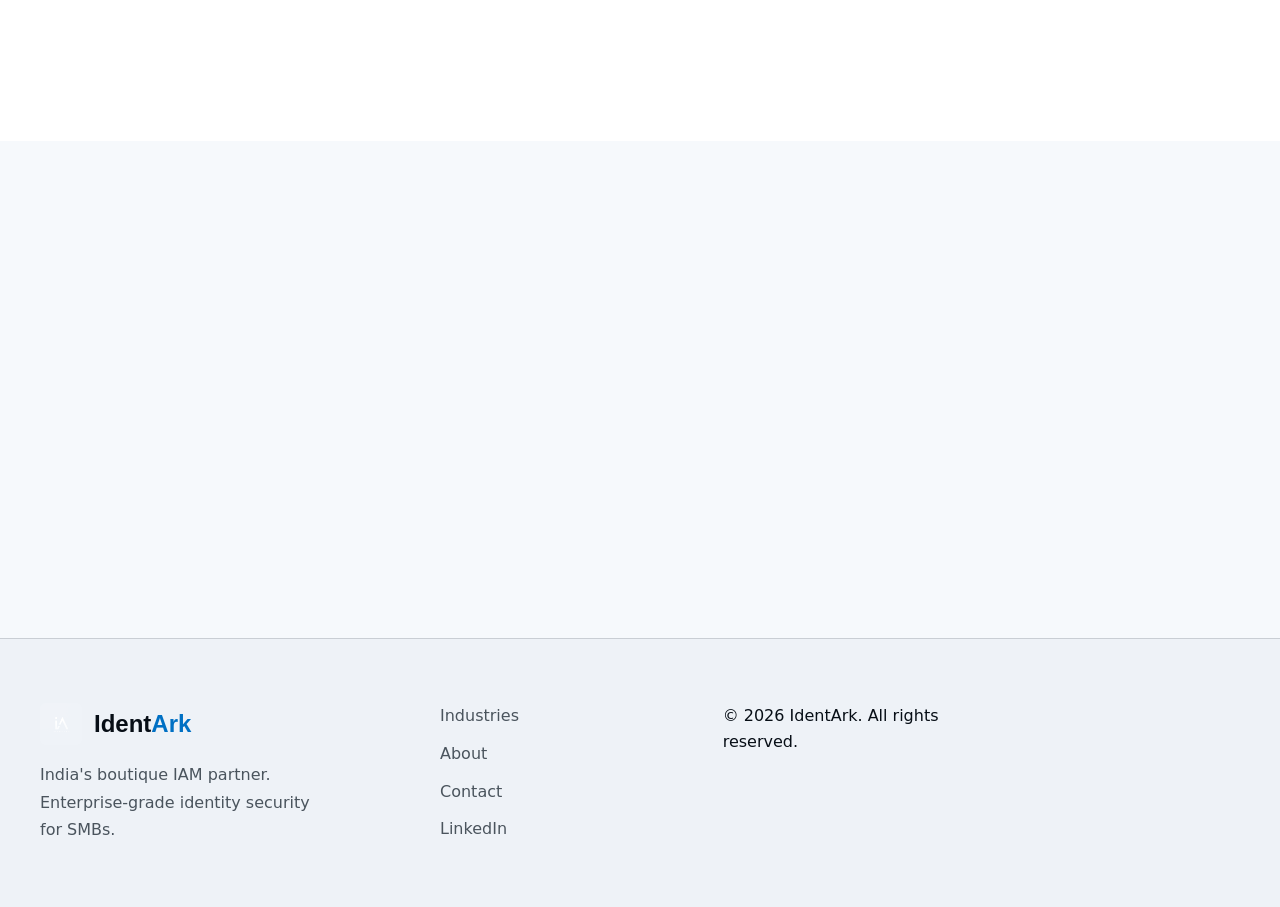
==== commit 465a7417: "Fix blank page bug on About and Contact - JS syntax error + logo path + email update" ====
--- a/about/index.html
+++ b/about/index.html
@@ -5,7 +5,6 @@
 (function(){
   var saved;
   try { saved = localStorage.getItem('identark-theme'); } catch(e){}
-  // Only go dark if user explicitly chose dark before. Otherwise always light.
   document.documentElement.setAttribute('data-theme', saved === 'dark' ? 'dark' : 'light');
 })();
 </script>
@@ -21,7 +20,6 @@
 <link href="https://api.fontshare.com/v2/css?f[]=cabinet-grotesk@400,500,700,800,900&f[]=satoshi@400,500,700&display=swap" rel="stylesheet">
 <link rel="stylesheet" href="../style.css">
 <style>
-/* Page-specific overrides */
 .page-hero {
   padding: var(--space-32) 0 var(--space-20);
   text-align: center;
@@ -66,7 +64,7 @@
   <div class="container">
     <div class="header__inner">
       <a href="../" class="logo" aria-label="IdentArk home">
-        <img src="./logo.jpeg" alt="IdentArk Logo" class="logo__img" width="44" height="44" loading="eager">
+        <img src="../logo.jpeg" alt="IdentArk Logo" class="logo__img" width="44" height="44" loading="eager">
         <span class="logo__text">Ident<span class="accent">Ark</span></span>
       </a>
       <nav class="nav" aria-label="Primary navigation">
@@ -188,7 +186,7 @@
     <div class="footer__inner">
       <div class="footer__brand">
         <a href="../" class="logo" aria-label="IdentArk home">
-          <img src="./logo.jpeg" alt="IdentArk Logo" class="logo__img" width="36" height="36" loading="lazy">
+          <img src="../logo.jpeg" alt="IdentArk Logo" class="logo__img" width="36" height="36" loading="lazy">
           <span class="logo__text">Ident<span class="accent">Ark</span></span>
         </a>
         <p class="footer__tagline">India's boutique IAM partner. Enterprise-grade identity security for SMBs.</p>
@@ -207,7 +205,7 @@
 <script>
 (function(){
   const t=document.querySelector('[data-theme-toggle]'),r=document.documentElement;
-  let saved2; try{saved2=localStorage.getItem('identark-theme');}catch(e){} let d=saved2==='dark'?'dark':'light';
+  let d='light'; try{if(localStorage.getItem('identark-theme')==='dark')d='dark';}catch(e){}
   r.setAttribute('data-theme',d);
   if(t) t.addEventListener('click',()=>{
     d=d==='dark'?'light':'dark';
@@ -221,9 +219,12 @@
     mb.setAttribute('aria-expanded',open);
     mn.setAttribute('aria-hidden',!open);
   });
-  // Scroll reveal
-  const obs=new IntersectionObserver((entries)=>entries.forEach(e=>{if(e.isIntersecting){e.target.classList.add('visible');obs.unobserve(e.target);}},{threshold:0.1});
-  document.querySelectorAll('.reveal').forEach(el=>obs.observe(el));
+  const obs=new IntersectionObserver(function(entries){
+    entries.forEach(function(e){
+      if(e.isIntersecting){e.target.classList.add('visible');obs.unobserve(e.target);}
+    });
+  },{threshold:0.1});
+  document.querySelectorAll('.reveal').forEach(function(el){obs.observe(el);});
 })();
 </script>
 </body>
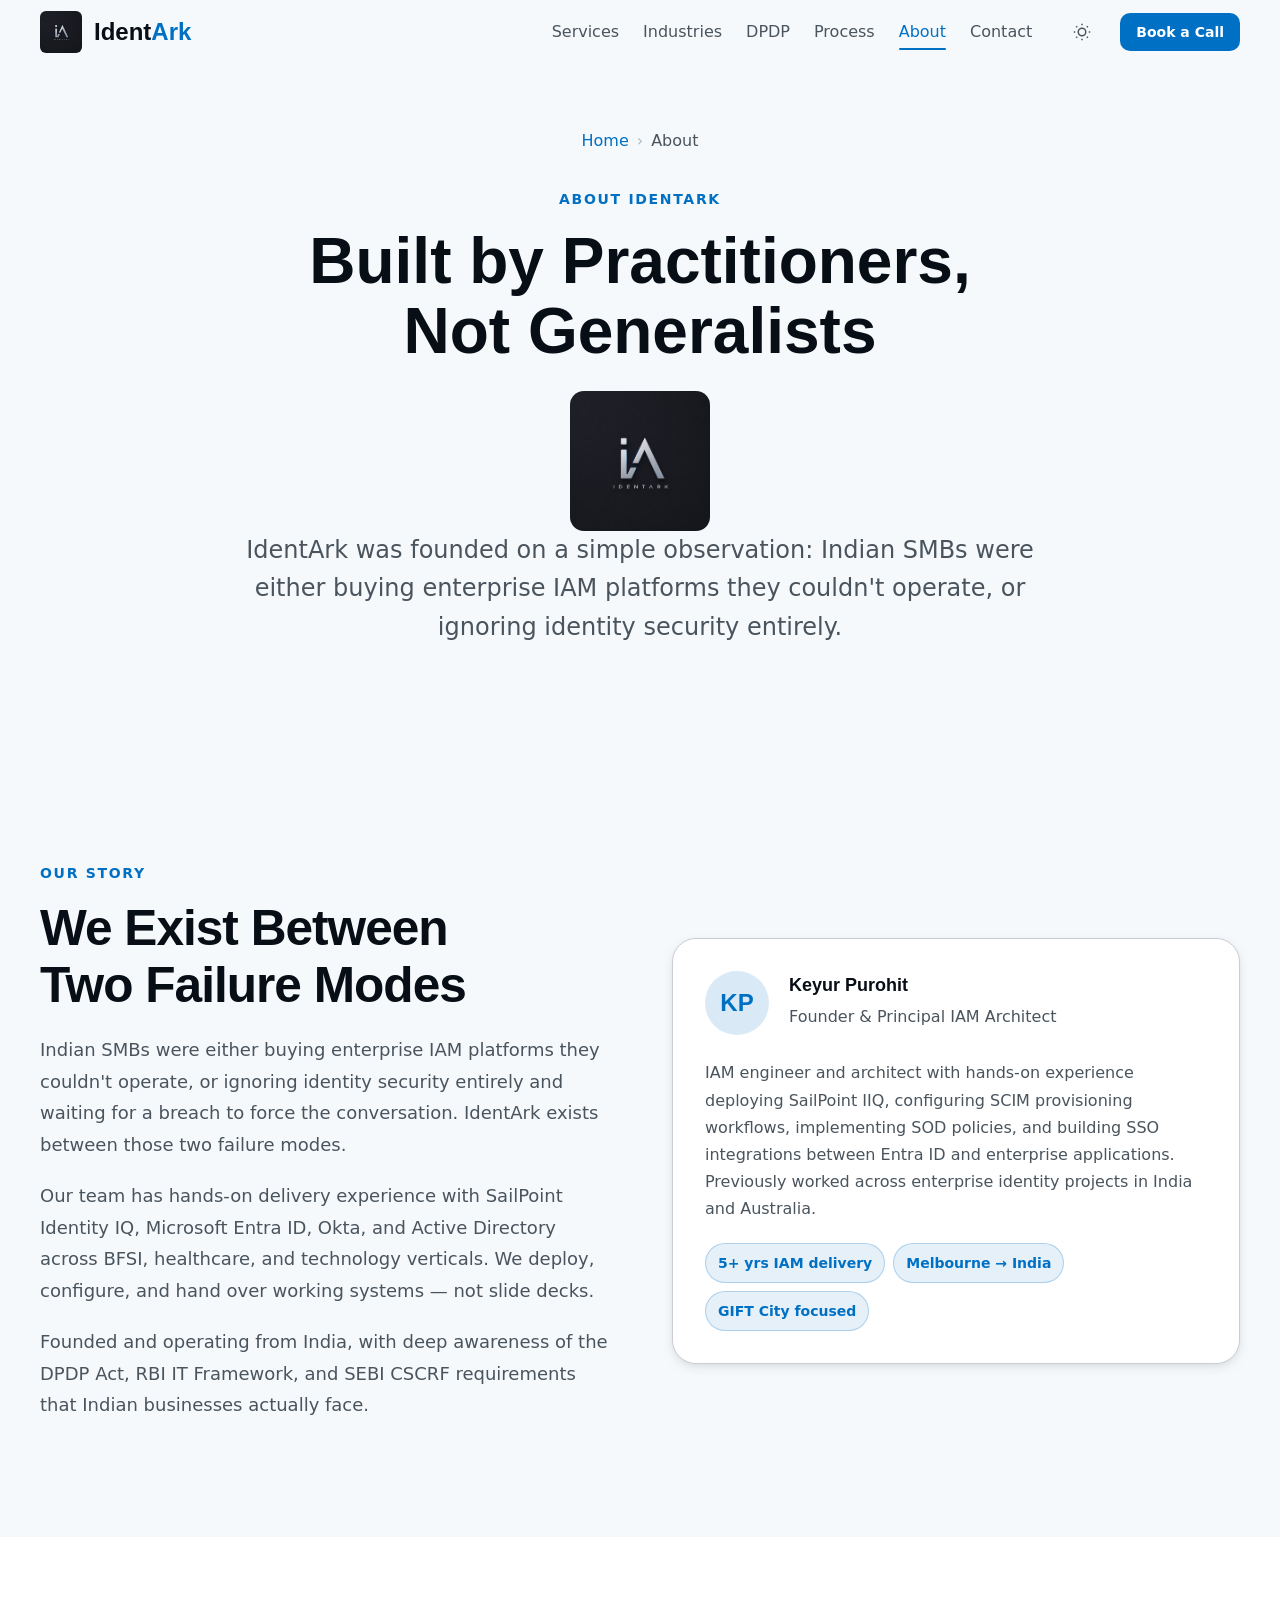
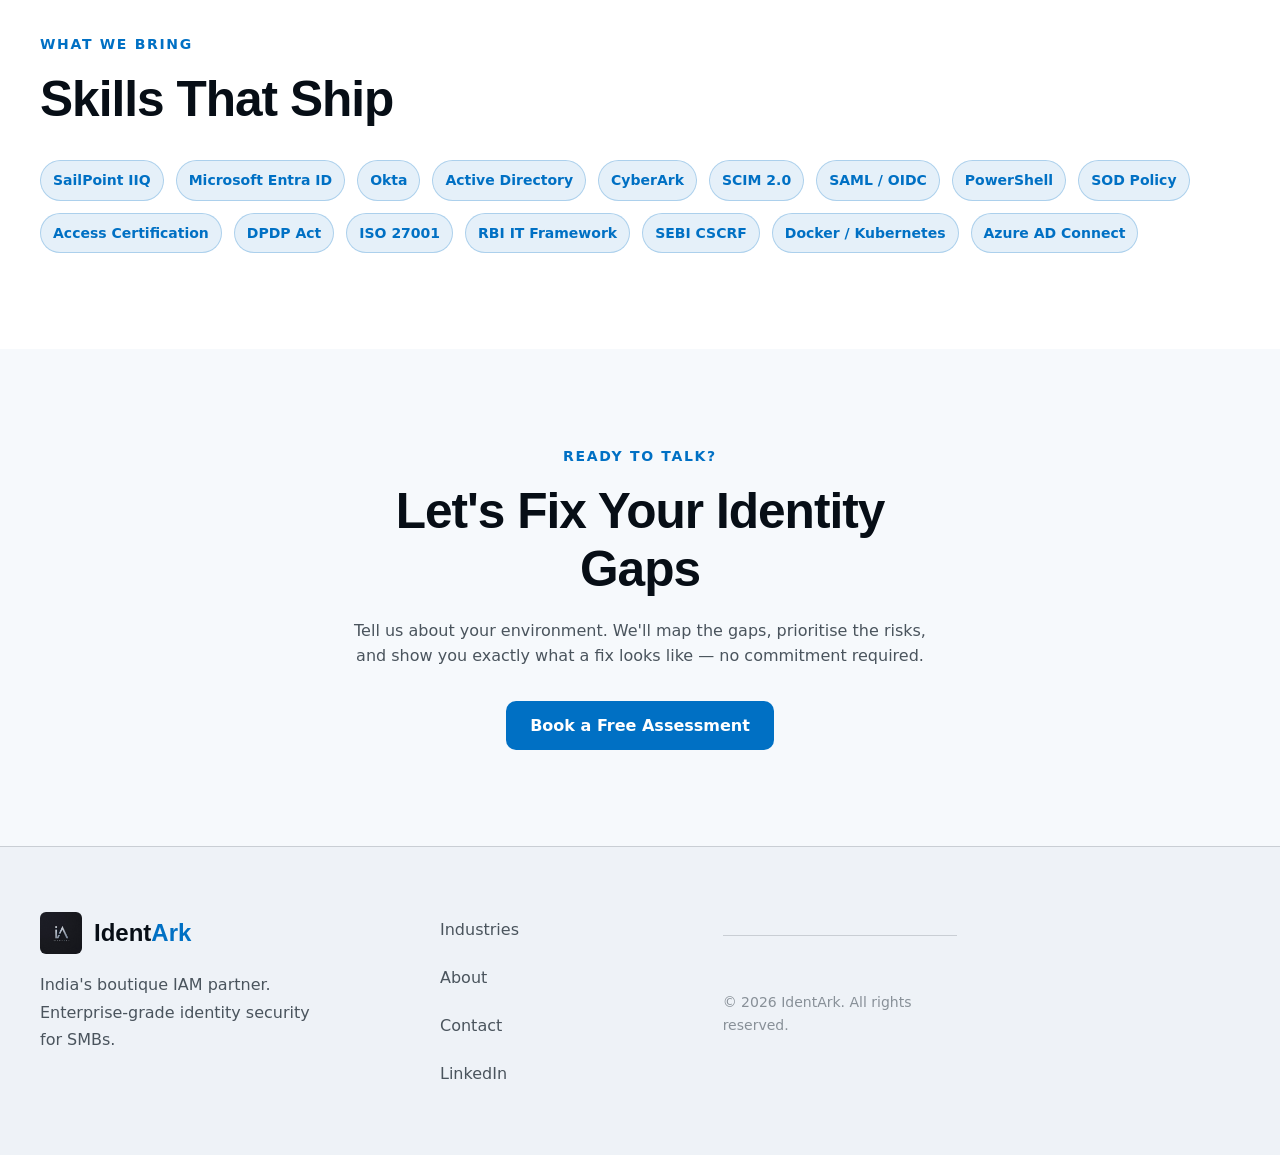
==== commit 4c35dc44: "Fix founder experience tag: 10+ yrs → 5+ yrs IAM delivery" ====
--- a/about/index.html
+++ b/about/index.html
@@ -20,36 +20,11 @@
 <link href="https://api.fontshare.com/v2/css?f[]=cabinet-grotesk@400,500,700,800,900&f[]=satoshi@400,500,700&display=swap" rel="stylesheet">
 <link rel="stylesheet" href="../style.css">
 <style>
-.page-hero {
-  padding: var(--space-32) 0 var(--space-20);
-  text-align: center;
-}
-.page-hero .section-label {
-  display: inline-block;
-  margin-bottom: var(--space-4);
-}
-.page-hero h1 {
-  font-family: var(--font-display);
-  font-size: clamp(2.5rem, 5vw, 4rem);
-  font-weight: 900;
-  line-height: 1.1;
-  margin-bottom: var(--space-6);
-}
-.page-hero p {
-  font-size: var(--text-lg);
-  color: var(--color-text-muted);
-  max-width: 56ch;
-  margin: 0 auto var(--space-10);
-}
-.breadcrumb {
-  display: flex;
-  align-items: center;
-  gap: var(--space-2);
-  font-size: var(--text-sm);
-  color: var(--color-text-muted);
-  margin-bottom: var(--space-8);
-  justify-content: center;
-}
+.page-hero { padding: var(--space-32) 0 var(--space-20); text-align: center; }
+.page-hero .section-label { display: inline-block; margin-bottom: var(--space-4); }
+.page-hero h1 { font-family: var(--font-display); font-size: clamp(2.5rem, 5vw, 4rem); font-weight: 900; line-height: 1.1; margin-bottom: var(--space-6); }
+.page-hero p { font-size: var(--text-lg); color: var(--color-text-muted); max-width: 56ch; margin: 0 auto var(--space-10); }
+.breadcrumb { display: flex; align-items: center; gap: var(--space-2); font-size: var(--text-sm); color: var(--color-text-muted); margin-bottom: var(--space-8); justify-content: center; }
 .breadcrumb a { color: var(--color-primary); text-decoration: none; }
 .breadcrumb a:hover { text-decoration: underline; }
 .breadcrumb-sep { opacity: 0.4; }
@@ -76,10 +51,10 @@
           <li><a href="../about/" class="nav__link active">About</a></li>
           <li><a href="../contact/" class="nav__link">Contact</a></li>
         </ul>
-        <button class="theme-toggle" data-theme-toggle aria-label="Switch to light mode">
+        <button class="theme-toggle" data-theme-toggle aria-label="Toggle theme">
           <svg width="18" height="18" viewBox="0 0 24 24" fill="none" stroke="currentColor" stroke-width="2"><circle cx="12" cy="12" r="5"/><path d="M12 1v2M12 21v2M4.22 4.22l1.42 1.42M18.36 18.36l1.42 1.42M1 12h2M21 12h2M4.22 19.78l1.42-1.42M18.36 5.64l1.42-1.42"/></svg>
         </button>
-        <a href="../index.html#contact" class="btn btn-primary btn-sm">Book a Call</a>
+        <a href="../contact/" class="btn btn-primary btn-sm">Book a Call</a>
       </nav>
       <button class="mobile-menu-btn" aria-label="Open menu" aria-expanded="false" aria-controls="mobileNav">
         <svg width="22" height="22" viewBox="0 0 24 24" fill="none" stroke="currentColor" stroke-width="2"><line x1="3" y1="6" x2="21" y2="6"/><line x1="3" y1="12" x2="21" y2="12"/><line x1="3" y1="18" x2="21" y2="18"/></svg>
@@ -110,7 +85,7 @@
       <span class="section-label reveal">About IdentArk</span>
       <h1 class="reveal">Built by Practitioners,<br/>Not Generalists</h1>
       <div class="reveal" style="margin:var(--space-6) auto 0;text-align:center;display:flex;justify-content:center;">
-        <img src="../logo.jpeg" alt="IdentArk" width="140" height="140" loading="eager" style="width:140px;height:140px;object-fit:contain;border-radius:14px;mix-blend-mode:screen;filter:brightness(1.3) contrast(1.1);margin:0 auto;">
+        <img src="../logo.jpeg" alt="IdentArk" width="140" height="140" loading="eager" style="width:140px;height:140px;object-fit:contain;border-radius:14px;">
       </div>
       <p class="reveal">IdentArk was founded on a simple observation: Indian SMBs were either buying enterprise IAM platforms they couldn't operate, or ignoring identity security entirely.</p>
     </div>
@@ -136,7 +111,7 @@
           </div>
           <p class="founder-bio">IAM engineer and architect with hands-on experience deploying SailPoint IIQ, configuring SCIM provisioning workflows, implementing SOD policies, and building SSO integrations between Entra ID and enterprise applications. Previously worked across enterprise identity projects in India and Australia.</p>
           <div class="about__skills" style="margin-top:var(--space-4);">
-            <span class="skill-tag">10+ yrs IAM delivery</span>
+            <span class="skill-tag">5+ yrs IAM delivery</span>
             <span class="skill-tag">Melbourne → India</span>
             <span class="skill-tag">GIFT City focused</span>
           </div>
@@ -204,28 +179,43 @@
 
 <script>
 (function(){
-  const t=document.querySelector('[data-theme-toggle]'),r=document.documentElement;
-  let d='light'; try{if(localStorage.getItem('identark-theme')==='dark')d='dark';}catch(e){}
-  r.setAttribute('data-theme',d);
-  if(t) t.addEventListener('click',()=>{
-    d=d==='dark'?'light':'dark';
-    r.setAttribute('data-theme',d);
-    t.setAttribute('aria-label','Switch to '+(d==='dark'?'light':'dark')+' mode');
-    t.innerHTML=d==='dark'?'<svg width="18" height="18" viewBox="0 0 24 24" fill="none" stroke="currentColor" stroke-width="2"><circle cx="12" cy="12" r="5"/><path d="M12 1v2M12 21v2M4.22 4.22l1.42 1.42M18.36 18.36l1.42 1.42M1 12h2M21 12h2M4.22 19.78l1.42-1.42M18.36 5.64l1.42-1.42"/></svg>':'<svg width="18" height="18" viewBox="0 0 24 24" fill="none" stroke="currentColor" stroke-width="2"><path d="M21 12.79A9 9 0 1 1 11.21 3 7 7 0 0 0 21 12.79z"/></svg>';
+  // Theme
+  var t = document.querySelector('[data-theme-toggle]');
+  var r = document.documentElement;
+  var d = 'light';
+  try { if(localStorage.getItem('identark-theme')==='dark') d='dark'; } catch(e){}
+  r.setAttribute('data-theme', d);
+  if(t) t.addEventListener('click', function(){
+    d = d==='dark' ? 'light' : 'dark';
+    r.setAttribute('data-theme', d);
+    try { localStorage.setItem('identark-theme', d); } catch(e){}
   });
-  const mb=document.querySelector('.mobile-menu-btn'),mn=document.getElementById('mobileNav');
-  if(mb&&mn) mb.addEventListener('click',()=>{
-    const open=mn.classList.toggle('open');
-    mb.setAttribute('aria-expanded',open);
-    mn.setAttribute('aria-hidden',!open);
+
+  // Mobile nav — toggle .is-open to match style.css
+  var mb = document.querySelector('.mobile-menu-btn');
+  var mn = document.getElementById('mobileNav');
+  if(mb && mn) mb.addEventListener('click', function(){
+    var open = mn.classList.toggle('is-open');
+    mb.setAttribute('aria-expanded', open);
+    mn.setAttribute('aria-hidden', !open);
   });
-  const obs=new IntersectionObserver(function(entries){
-    entries.forEach(function(e){
-      if(e.isIntersecting){e.target.classList.add('visible');obs.unobserve(e.target);}
-    });
-  },{threshold:0.1});
-  document.querySelectorAll('.reveal').forEach(function(el){obs.observe(el);});
+
+  // Scroll reveal — add .in-view to match style.css rule .reveal.in-view
+  if('IntersectionObserver' in window){
+    var obs = new IntersectionObserver(function(entries){
+      entries.forEach(function(e){
+        if(e.isIntersecting){
+          e.target.classList.add('in-view');
+          obs.unobserve(e.target);
+        }
+      });
+    }, {threshold: 0.1});
+    document.querySelectorAll('.reveal').forEach(function(el){ obs.observe(el); });
+  } else {
+    // Fallback for older browsers — just show everything
+    document.querySelectorAll('.reveal').forEach(function(el){ el.classList.add('in-view'); });
+  }
 })();
 </script>
 </body>
-</html>+</html>
--- a/style.css
+++ b/style.css
@@ -1,7 +1,7 @@
 /* Art direction: IAM/Security Startup → Authoritative, minimal, steel-dark
-   Palette: near-black with steel-blue primary (echoes IdentArk logo's dark bg + silver metallic mark)
-   Typography: Cabinet Grotesk (display) + Satoshi (body) — both precise, modern sans
-   Density: balanced — confident whitespace, not sparse */
+   Palette: near-black with steel-blue primary
+   Typography: Cabinet Grotesk (display) + Satoshi (body)
+   Mobile-first: all touch targets ≥ 44px, readable font sizes, proper spacing */
 
 /* ===== DESIGN TOKENS ===== */
 :root {
@@ -18,12 +18,16 @@
   --space-4: 1rem;    --space-5: 1.25rem; --space-6: 1.5rem;
   --space-8: 2rem;    --space-10: 2.5rem; --space-12: 3rem;
   --space-16: 4rem;   --space-20: 5rem;   --space-24: 6rem;
+  --space-32: 8rem;
 
   --radius-sm: 6px; --radius-md: 10px; --radius-lg: 16px; --radius-xl: 24px; --radius-full: 9999px;
   --transition-fast: 150ms ease;
   --transition-interactive: 200ms cubic-bezier(0.16, 1, 0.3, 1);
   --transition-smooth: 400ms cubic-bezier(0.16, 1, 0.3, 1);
   --section-y: clamp(var(--space-12), 8vw, var(--space-24));
+
+  --font-display: 'Cabinet Grotesk', sans-serif;
+  --font-body: 'Satoshi', system-ui, -apple-system, sans-serif;
 }
 
 [data-theme="light"] {
@@ -65,7 +69,7 @@
 *, *::before, *::after { box-sizing: border-box; margin: 0; padding: 0; }
 html { font-size: 16px; scroll-behavior: smooth; -webkit-font-smoothing: antialiased; scroll-padding-top: 5rem; }
 body {
-  font-family: 'Satoshi', system-ui, -apple-system, sans-serif;
+  font-family: var(--font-body);
   background: var(--color-bg); color: var(--color-text);
   line-height: 1.6; overflow-x: hidden;
   transition: background var(--transition-smooth), color var(--transition-smooth);
@@ -74,83 +78,105 @@
 a { color: inherit; text-decoration: none; }
 ul { list-style: none; }
 button { cursor: pointer; border: none; background: none; font: inherit; }
-.container { width: min(1200px, 100% - 3rem); margin-inline: auto; }
+.container { width: min(1200px, 100% - 2.5rem); margin-inline: auto; }
 .section-padding { padding-block: var(--section-y); }
 .sr-only { position: absolute; width: 1px; height: 1px; overflow: hidden; clip: rect(0,0,0,0); white-space: nowrap; }
 
-/* HEADER */
+/* ===== HEADER ===== */
 .header {
   position: fixed; top: 0; left: 0; right: 0; z-index: 100;
-  background: oklch(from var(--color-bg) l c h / 0.88);
+  background: oklch(from var(--color-bg) l c h / 0.92);
   backdrop-filter: blur(16px) saturate(180%);
+  -webkit-backdrop-filter: blur(16px) saturate(180%);
   border-bottom: 1px solid transparent;
   transition: border-color var(--transition-interactive), box-shadow var(--transition-interactive);
 }
 .header--scrolled { border-color: var(--color-border); box-shadow: var(--shadow-sm); }
 .header__inner {
   display: flex; align-items: center; justify-content: space-between;
-  height: clamp(3.5rem, 5vw, 4.5rem); gap: var(--space-6);
-}
-
-/* LOGO */
+  height: clamp(3.5rem, 5vw, 4.5rem); gap: var(--space-4);
+}
+
+/* ===== LOGO ===== */
 .logo {
   display: flex; align-items: center; gap: var(--space-3);
-  font-family: 'Cabinet Grotesk', sans-serif;
+  font-family: var(--font-display);
   font-weight: 800; font-size: var(--text-lg);
   color: var(--color-text); flex-shrink: 0;
   transition: opacity var(--transition-fast);
+  /* Minimum touch target */
+  min-height: 44px;
 }
 .logo:hover { opacity: 0.8; }
-.logo__icon { width: 2.2rem; height: 2.2rem; flex-shrink: 0; }
 .logo__text .accent { color: var(--color-primary); }
 
-/* NAV */
-.nav { display: flex; align-items: center; gap: var(--space-6); }
-.nav__links { display: flex; align-items: center; gap: var(--space-1); }
+/* ===== NAV ===== */
+.nav { display: flex; align-items: center; gap: var(--space-4); }
+.nav__links { display: flex; align-items: center; gap: 0; }
 .nav__link {
   font-size: var(--text-sm); font-weight: 500; color: var(--color-text-muted);
   padding: var(--space-2) var(--space-3); border-radius: var(--radius-md);
   position: relative; transition: color var(--transition-fast);
+  /* 44px touch target height */
+  min-height: 44px; display: inline-flex; align-items: center;
 }
 .nav__link::after {
-  content:''; position: absolute; bottom: 0; left: var(--space-3); right: var(--space-3);
+  content:''; position: absolute; bottom: 4px; left: var(--space-3); right: var(--space-3);
   height: 2px; background: var(--color-primary); border-radius: 1px;
   transform: scaleX(0); transition: transform var(--transition-interactive);
 }
 .nav__link:hover { color: var(--color-text); }
-.nav__link:hover::after { transform: scaleX(1); }
+.nav__link:hover::after, .nav__link.active::after { transform: scaleX(1); }
+.nav__link.active { color: var(--color-primary); }
+
 .theme-toggle {
-  width: 2.25rem; height: 2.25rem; border-radius: var(--radius-md);
+  width: 44px; height: 44px; border-radius: var(--radius-md);
   display: flex; align-items: center; justify-content: center;
   color: var(--color-text-muted);
   transition: color var(--transition-fast), background var(--transition-fast);
+  flex-shrink: 0;
 }
 .theme-toggle:hover { color: var(--color-text); background: var(--color-bg-alt); }
+
 .mobile-menu-btn {
-  display: none; flex-direction: column; gap: 5px;
-  width: 2.25rem; height: 2.25rem; align-items: center; justify-content: center;
+  display: none;
+  width: 44px; height: 44px; align-items: center; justify-content: center;
   color: var(--color-text-muted); border-radius: var(--radius-md);
   transition: color var(--transition-fast), background var(--transition-fast);
+  flex-shrink: 0;
 }
 .mobile-menu-btn:hover { color: var(--color-text); background: var(--color-bg-alt); }
-.mobile-menu-btn span {
-  display: block; width: 18px; height: 1.5px; background: currentColor;
-  border-radius: 2px; transition: transform 0.3s ease, opacity 0.3s ease;
-}
+
+/* Mobile nav — hidden by default, shown with .is-open */
 .mobile-nav {
-  display: none; flex-direction: column;
-  padding: var(--space-4) 0; border-top: 1px solid var(--color-border);
+  display: none;
+  flex-direction: column;
+  padding: var(--space-3) 0 var(--space-4);
+  border-top: 1px solid var(--color-border);
+  background: var(--color-bg);
 }
 .mobile-nav.is-open { display: flex; }
-.mobile-nav .nav__link { padding: var(--space-3) var(--space-4); }
-
-/* BUTTONS */
+.mobile-nav ul { display: flex; flex-direction: column; }
+.mobile-nav .nav__link {
+  padding: var(--space-3) var(--space-4);
+  min-height: 48px; /* slightly larger for mobile */
+  border-radius: 0;
+  border-bottom: 1px solid oklch(from var(--color-border) l c h / 0.5);
+  font-size: var(--text-base);
+}
+.mobile-nav .nav__link:last-child { border-bottom: none; }
+.mobile-nav .nav__link::after { display: none; }
+
+/* ===== BUTTONS ===== */
 .btn {
   display: inline-flex; align-items: center; gap: var(--space-2);
   padding: var(--space-3) var(--space-6); border-radius: var(--radius-md);
   font-size: var(--text-sm); font-weight: 600;
+  min-height: 44px; /* always tappable */
   transition: all var(--transition-interactive);
-}
+  white-space: nowrap;
+}
+.btn-sm { padding: var(--space-2) var(--space-4); min-height: 36px; font-size: var(--text-xs); }
 .btn-primary {
   background: var(--color-primary); color: #fff;
 }
@@ -164,7 +190,7 @@
 }
 .btn-ghost:hover { background: var(--color-bg-alt); border-color: var(--color-primary); color: var(--color-primary); }
 
-/* HERO */
+/* ===== HERO ===== */
 .hero {
   position: relative; min-height: 100vh;
   display: flex; align-items: center; overflow: hidden;
@@ -197,7 +223,7 @@
 }
 .hero__eyebrow svg { width: 12px; height: 12px; }
 .hero__title {
-  font-family: 'Cabinet Grotesk', sans-serif;
+  font-family: var(--font-display);
   font-size: var(--text-4xl); font-weight: 900;
   line-height: 1.08; letter-spacing: -0.03em;
   color: oklch(96% 0.006 250); margin-bottom: var(--space-6);
@@ -231,7 +257,7 @@
   backdrop-filter: blur(12px); border-radius: var(--radius-xl); padding: var(--space-6);
 }
 .hero__card-title {
-  font-family: 'Cabinet Grotesk', sans-serif; font-size: var(--text-xs);
+  font-family: var(--font-display); font-size: var(--text-xs);
   font-weight: 700; text-transform: uppercase; letter-spacing: 0.1em;
   color: var(--color-primary); margin-bottom: var(--space-5);
   display: flex; align-items: center; gap: var(--space-2);
@@ -255,29 +281,29 @@
   border-radius: var(--radius-lg); padding: var(--space-4); text-align: center;
 }
 .hero__stat-val {
-  font-family: 'Cabinet Grotesk', sans-serif;
+  font-family: var(--font-display);
   font-size: var(--text-xl); font-weight: 800; color: var(--color-primary);
 }
 .hero__stat-lbl { font-size: var(--text-xs); color: oklch(58% 0.01 250); margin-top: var(--space-1); }
 
-/* STATS BAR */
+/* ===== STATS BAR ===== */
 .stats { background: var(--color-bg-alt); border-block: 1px solid var(--color-border); }
 .stats__grid { display: grid; grid-template-columns: repeat(4, 1fr); padding: var(--space-8) 0; gap: var(--space-4); }
 .stat { text-align: center; padding: var(--space-6); }
 .stat__value {
-  font-family: 'Cabinet Grotesk', sans-serif;
+  font-family: var(--font-display);
   font-size: var(--text-3xl); font-weight: 800; color: var(--color-primary); line-height: 1;
 }
 .stat__label { font-size: var(--text-xs); color: var(--color-text-muted); font-weight: 600; text-transform: uppercase; letter-spacing: 0.08em; margin-top: var(--space-2); }
 
-/* SECTION LABELS */
+/* ===== SECTION LABELS ===== */
 .section-label {
   display: block; font-size: var(--text-xs); font-weight: 700;
   letter-spacing: 0.12em; text-transform: uppercase;
   color: var(--color-primary); margin-bottom: var(--space-4);
 }
 .section-title {
-  font-family: 'Cabinet Grotesk', sans-serif;
+  font-family: var(--font-display);
   font-size: var(--text-3xl); font-weight: 800;
   line-height: 1.15; letter-spacing: -0.02em;
   color: var(--color-text); margin-bottom: var(--space-5);
@@ -285,7 +311,7 @@
 .section-desc { font-size: var(--text-base); color: var(--color-text-muted); max-width: 560px; line-height: 1.7; }
 .services__header { margin-bottom: var(--space-12); }
 
-/* SERVICES */
+/* ===== SERVICES ===== */
 .services__layout { display: grid; grid-template-columns: 1fr 1fr; gap: var(--space-12); align-items: start; }
 .services__list { display: flex; flex-direction: column; gap: var(--space-4); }
 .service-card {
@@ -302,7 +328,7 @@
   border-radius: var(--radius-md); color: var(--color-primary);
 }
 .service-card__icon svg { width: 1.25rem; height: 1.25rem; }
-.service-card__title { font-family: 'Cabinet Grotesk', sans-serif; font-size: var(--text-base); font-weight: 700; margin-bottom: var(--space-2); }
+.service-card__title { font-family: var(--font-display); font-size: var(--text-base); font-weight: 700; margin-bottom: var(--space-2); }
 .service-card__desc { font-size: var(--text-sm); color: var(--color-text-muted); line-height: 1.65; }
 .services__visual { position: sticky; top: calc(4.5rem + var(--space-8)); }
 .services__visual-panel {
@@ -311,7 +337,7 @@
   display: flex; flex-direction: column; gap: var(--space-6);
   box-shadow: var(--shadow-md);
 }
-.services__visual-panel h3 { font-family: 'Cabinet Grotesk', sans-serif; font-size: var(--text-lg); font-weight: 700; margin-bottom: var(--space-2); }
+.services__visual-panel h3 { font-family: var(--font-display); font-size: var(--text-lg); font-weight: 700; margin-bottom: var(--space-2); }
 .compliance-badges { display: flex; flex-wrap: wrap; gap: var(--space-2); }
 .compliance-badge {
   display: inline-flex; align-items: center; gap: var(--space-2);
@@ -333,7 +359,7 @@
 .arch-item__label { font-weight: 700; color: var(--color-text-muted); font-size: var(--text-xs); text-transform: uppercase; letter-spacing: 0.06em; }
 .arch-item__value { font-weight: 600; color: var(--color-text); }
 
-/* VERTICALS */
+/* ===== VERTICALS ===== */
 .verticals { background: var(--color-bg-alt); }
 .verticals__grid { display: grid; grid-template-columns: repeat(3, 1fr); gap: var(--space-5); margin-top: var(--space-10); }
 .vertical-card {
@@ -348,10 +374,10 @@
   background: oklch(from var(--color-primary) l c h / 0.1);
   border-radius: var(--radius-md); color: var(--color-primary);
 }
-.vertical-card__name { font-family: 'Cabinet Grotesk', sans-serif; font-size: var(--text-base); font-weight: 700; }
+.vertical-card__name { font-family: var(--font-display); font-size: var(--text-base); font-weight: 700; }
 .vertical-card__desc { font-size: var(--text-sm); color: var(--color-text-muted); line-height: 1.65; }
 
-/* DPDP */
+/* ===== DPDP ===== */
 .dpdp__layout { display: grid; grid-template-columns: 1fr 1fr; gap: var(--space-16); align-items: center; }
 .dpdp__text p { font-size: var(--text-base); color: var(--color-text-muted); line-height: 1.75; margin-bottom: var(--space-5); }
 .dpdp__pillars { display: grid; grid-template-columns: 1fr 1fr; gap: var(--space-4); margin-top: var(--space-8); }
@@ -359,7 +385,7 @@
   padding: var(--space-5); border-radius: var(--radius-lg);
   border: 1px solid var(--color-border); background: var(--color-surface);
 }
-.dpdp__pillar h4 { font-family: 'Cabinet Grotesk', sans-serif; font-weight: 700; font-size: var(--text-sm); margin-bottom: var(--space-2); }
+.dpdp__pillar h4 { font-family: var(--font-display); font-weight: 700; font-size: var(--text-sm); margin-bottom: var(--space-2); }
 .dpdp__pillar p { font-size: var(--text-xs); color: var(--color-text-muted); line-height: 1.6; }
 .dpdp__visual {
   background: var(--color-surface); border: 1px solid var(--color-border);
@@ -376,22 +402,22 @@
   display: flex; align-items: center; justify-content: center;
   background: oklch(from var(--color-primary) l c h / 0.12);
   border-radius: var(--radius-full); color: var(--color-primary);
-  font-weight: 800; font-size: var(--text-sm); font-family: 'Cabinet Grotesk', sans-serif;
+  font-weight: 800; font-size: var(--text-sm); font-family: var(--font-display);
 }
 .dpdp__step-title { font-weight: 700; font-size: var(--text-sm); margin-bottom: var(--space-1); }
 .dpdp__step-desc { font-size: var(--text-xs); color: var(--color-text-muted); line-height: 1.6; }
 
-/* PROCESS */
+/* ===== PROCESS ===== */
 .process__steps { display: grid; grid-template-columns: repeat(4, 1fr); gap: var(--space-6); margin-top: var(--space-12); }
 .step { display: flex; flex-direction: column; gap: var(--space-4); }
 .step__number {
-  font-family: 'Cabinet Grotesk', sans-serif; font-size: var(--text-4xl);
+  font-family: var(--font-display); font-size: var(--text-4xl);
   font-weight: 800; color: oklch(from var(--color-primary) l c h / 0.18); line-height: 1;
 }
-.step__title { font-family: 'Cabinet Grotesk', sans-serif; font-size: var(--text-lg); font-weight: 700; }
+.step__title { font-family: var(--font-display); font-size: var(--text-lg); font-weight: 700; }
 .step__desc { font-size: var(--text-sm); color: var(--color-text-muted); line-height: 1.7; }
 
-/* ABOUT */
+/* ===== ABOUT ===== */
 .about__layout { display: grid; grid-template-columns: 1fr 1fr; gap: var(--space-16); align-items: center; }
 .about__text { font-size: var(--text-base); color: var(--color-text-muted); line-height: 1.75; margin-bottom: var(--space-5); }
 .about__skills { display: flex; flex-wrap: wrap; gap: var(--space-2); margin-top: var(--space-6); }
@@ -410,14 +436,14 @@
   width: 4rem; height: 4rem; border-radius: var(--radius-full); flex-shrink: 0;
   background: oklch(from var(--color-primary) l c h / 0.15);
   display: flex; align-items: center; justify-content: center;
-  font-family: 'Cabinet Grotesk', sans-serif; font-weight: 900;
+  font-family: var(--font-display); font-weight: 900;
   font-size: var(--text-lg); color: var(--color-primary);
 }
-.founder-info h4 { font-family: 'Cabinet Grotesk', sans-serif; font-weight: 800; font-size: var(--text-base); }
+.founder-info h4 { font-family: var(--font-display); font-weight: 800; font-size: var(--text-base); }
 .founder-info p { font-size: var(--text-sm); color: var(--color-text-muted); margin-top: var(--space-1); }
 .founder-bio { font-size: var(--text-sm); color: var(--color-text-muted); line-height: 1.7; margin-bottom: var(--space-5); }
 
-/* CONTACT */
+/* ===== CONTACT ===== */
 .contact__layout { display: grid; grid-template-columns: 1fr 1.5fr; gap: var(--space-16); align-items: start; }
 .contact__info { display: flex; flex-direction: column; gap: var(--space-6); }
 .contact__item { display: flex; align-items: flex-start; gap: var(--space-4); }
@@ -430,81 +456,89 @@
 .contact__item-icon svg { width: 1.1rem; height: 1.1rem; }
 .contact__item-label { font-size: var(--text-xs); font-weight: 700; text-transform: uppercase; letter-spacing: 0.08em; color: var(--color-text-faint); margin-bottom: var(--space-1); }
 .contact__item-value { font-size: var(--text-sm); color: var(--color-text); font-weight: 500; }
-.contact__form {
+.contact__form, .contact__form-wrap {
   background: var(--color-surface); border: 1px solid var(--color-border);
   border-radius: var(--radius-xl); padding: var(--space-8); box-shadow: var(--shadow-md);
 }
 .form-row { display: grid; grid-template-columns: 1fr 1fr; gap: var(--space-4); }
 .form-group { display: flex; flex-direction: column; gap: var(--space-2); margin-bottom: var(--space-5); }
-.form-group label { font-size: var(--text-sm); font-weight: 600; color: var(--color-text); }
-.form-group input, .form-group select, .form-group textarea {
+.form-group label, .form-label { font-size: var(--text-sm); font-weight: 600; color: var(--color-text); }
+.form-group input, .form-group select, .form-group textarea,
+.form-input {
   padding: var(--space-3) var(--space-4); border-radius: var(--radius-md);
   border: 1px solid var(--color-border); background: var(--color-bg);
   color: var(--color-text); font-size: var(--text-sm); font-family: inherit;
+  min-height: 44px;
   transition: border-color var(--transition-interactive), box-shadow var(--transition-interactive);
-}
-.form-group input:focus, .form-group select:focus, .form-group textarea:focus {
+  width: 100%;
+  -webkit-appearance: none; appearance: none;
+}
+.form-group input:focus, .form-group select:focus, .form-group textarea:focus,
+.form-input:focus {
   outline: none; border-color: var(--color-primary);
   box-shadow: 0 0 0 3px oklch(from var(--color-primary) l c h / 0.15);
 }
-.form-group textarea { resize: vertical; min-height: 120px; }
-
-/* FOOTER */
+.form-textarea, .form-group textarea { resize: vertical; min-height: 120px; }
+
+/* ===== FOOTER ===== */
 .footer { background: var(--color-bg-alt); border-top: 1px solid var(--color-border); }
-.footer__inner { display: grid; grid-template-columns: 1.5fr 1fr 1fr 1fr; gap: var(--space-12); padding-block: var(--space-16); }
-.footer__brand p { font-size: var(--text-sm); color: var(--color-text-muted); line-height: 1.7; margin-top: var(--space-4); max-width: 280px; }
-.footer__col h4 { font-family: 'Cabinet Grotesk', sans-serif; font-size: var(--text-sm); font-weight: 700; margin-bottom: var(--space-5); }
+.footer__inner {
+  display: grid; grid-template-columns: 1.5fr 1fr 1fr 1fr;
+  gap: var(--space-12); padding-block: var(--space-16);
+}
+.footer__brand p, .footer__tagline {
+  font-size: var(--text-sm); color: var(--color-text-muted); line-height: 1.7;
+  margin-top: var(--space-4); max-width: 280px;
+}
+.footer__col h4 { font-family: var(--font-display); font-size: var(--text-sm); font-weight: 700; margin-bottom: var(--space-5); }
 .footer__links { display: flex; flex-direction: column; gap: var(--space-3); }
-.footer__links a { font-size: var(--text-sm); color: var(--color-text-muted); transition: color var(--transition-fast); }
-.footer__links a:hover { color: var(--color-primary); }
-.footer__bottom {
+.footer__links a, .footer__link {
+  font-size: var(--text-sm); color: var(--color-text-muted);
+  transition: color var(--transition-fast);
+  min-height: 36px; display: inline-flex; align-items: center;
+}
+.footer__links a:hover, .footer__link:hover { color: var(--color-primary); }
+.footer__bottom, .footer__copy {
   display: flex; align-items: center; justify-content: space-between;
   padding-block: var(--space-6); border-top: 1px solid var(--color-border);
   font-size: var(--text-xs); color: var(--color-text-faint);
 }
+.footer__copy {
+  /* subpage footer simplified */
+  border-top: 1px solid var(--color-border);
+  margin-top: var(--space-6);
+  padding-top: var(--space-6);
+  font-size: var(--text-xs);
+  color: var(--color-text-faint);
+}
 .footer__bottom a { color: var(--color-text-muted); transition: color var(--transition-fast); }
 .footer__bottom a:hover { color: var(--color-primary); }
 
-/* REVEAL */
-.reveal { opacity: 0; transform: translateY(24px); transition: opacity 0.6s ease, transform 0.6s cubic-bezier(0.16, 1, 0.3, 1); }
+/* ===== REVEAL ANIMATION ===== */
+.reveal {
+  opacity: 0;
+  transform: translateY(24px);
+  transition: opacity 0.6s ease, transform 0.6s cubic-bezier(0.16, 1, 0.3, 1);
+}
 .reveal.in-view { opacity: 1; transform: none; }
 
-/* RESPONSIVE */
-@media (max-width: 1024px) {
-  .hero__content { grid-template-columns: 1fr; gap: var(--space-12); }
-  .hero__visual { display: grid; grid-template-columns: 1fr 1fr; gap: var(--space-4); }
-  .services__layout, .dpdp__layout, .about__layout, .contact__layout { grid-template-columns: 1fr; }
-  .services__visual { position: static; }
-  .footer__inner { grid-template-columns: 1fr 1fr; }
-  .process__steps { grid-template-columns: 1fr 1fr; }
-}
-@media (max-width: 768px) {
-  .stats__grid { grid-template-columns: repeat(2, 1fr); }
-  .verticals__grid { grid-template-columns: 1fr 1fr; }
-  .dpdp__pillars { grid-template-columns: 1fr; }
-  .nav__links { display: none; }
-  .mobile-menu-btn { display: flex; }
-  .footer__inner { grid-template-columns: 1fr; gap: var(--space-8); }
-  .form-row { grid-template-columns: 1fr; }
-  .hero__visual { grid-template-columns: 1fr; }
-}
-@media (max-width: 480px) {
-  .stats__grid { grid-template-columns: 1fr 1fr; }
-  .verticals__grid { grid-template-columns: 1fr; }
-  .process__steps { grid-template-columns: 1fr; }
-  .footer__bottom { flex-direction: column; gap: var(--space-3); text-align: center; }
-}
+/* ===== LOGO IMAGE ===== */
+.logo__img {
+  height: 42px; width: 42px;
+  object-fit: contain; border-radius: 6px; display: block;
+}
+[data-theme="light"] .logo__img { mix-blend-mode: multiply; filter: none; }
+[data-theme="dark"]  .logo__img { mix-blend-mode: screen; filter: brightness(1.3) contrast(1.1); }
+
+.hero__logo-display { display: flex; justify-content: center; margin-bottom: var(--space-4); }
+.hero__logo-display img { border-radius: var(--radius-lg); }
+[data-theme="light"] .hero__logo-display img { mix-blend-mode: multiply; }
+[data-theme="dark"]  .hero__logo-display img { mix-blend-mode: screen; filter: brightness(1.3) contrast(1.1); }
 
 /* ===== TOUCH & KEYBOARD UX ===== */
-/* Active states for tap feedback on mobile */
 .btn:active { transform: scale(0.97); opacity: 0.9; }
-.nav__link:active { background: oklch(from var(--color-primary) l c h / 0.08); }
 .service-card:active { transform: translateY(0); box-shadow: var(--shadow-sm); }
 .vertical-card:active { transform: translateY(0); box-shadow: var(--shadow-sm); }
-.service-pill:active { transform: translateY(0); }
-.footer__links a:active { color: var(--color-primary); }
-
-/* Focus-visible for keyboard navigation */
 :focus-visible {
   outline: 2px solid var(--color-primary);
   outline-offset: 3px;
@@ -512,14 +546,69 @@
 }
 button:focus-visible, a:focus-visible { outline: 2px solid var(--color-primary); outline-offset: 3px; }
 
-
-/* Logo image - make the mark visible on dark nav */
-.logo__img {
-  height: 42px;
-  width: 42px;
-  object-fit: contain;
-  border-radius: 6px;
-  display: block;
-  mix-blend-mode: screen;
-  filter: brightness(1.2) contrast(1.1);
-}
+/* ===== RESPONSIVE — TABLET ===== */
+@media (max-width: 1024px) {
+  .hero__content { grid-template-columns: 1fr; gap: var(--space-12); }
+  .hero__visual { display: grid; grid-template-columns: 1fr 1fr; gap: var(--space-4); }
+  .services__layout, .dpdp__layout, .about__layout, .contact__layout { grid-template-columns: 1fr; gap: var(--space-10); }
+  .services__visual { position: static; }
+  .footer__inner { grid-template-columns: 1fr 1fr; gap: var(--space-8); }
+  .process__steps { grid-template-columns: 1fr 1fr; gap: var(--space-6); }
+  .verticals__grid { grid-template-columns: 1fr 1fr; }
+}
+
+/* ===== RESPONSIVE — MOBILE ===== */
+@media (max-width: 768px) {
+  .container { width: min(100%, 100% - 2rem); }
+  .section-padding { padding-block: clamp(var(--space-10), 6vw, var(--space-16)); }
+
+  /* Nav */
+  .nav__links, .nav .btn-sm { display: none; }
+  .mobile-menu-btn { display: flex; }
+  .theme-toggle { display: flex; }
+
+  /* Hero — single column, reduce padding */
+  .hero { min-height: auto; padding-bottom: var(--space-12); }
+  .hero__content {
+    grid-template-columns: 1fr;
+    padding-top: calc(var(--space-16) + 4rem);
+    gap: var(--space-8);
+  }
+  .hero__visual { display: flex; flex-direction: column; gap: var(--space-4); }
+  .hero__actions { flex-direction: column; align-items: stretch; }
+  .hero__actions .btn { justify-content: center; width: 100%; }
+  .hero__trust-badges { gap: var(--space-2); }
+
+  /* Stats — 2 col */
+  .stats__grid { grid-template-columns: 1fr 1fr; }
+  .stat { padding: var(--space-4); }
+
+  /* Verticals — 1 col on small mobile */
+  .verticals__grid { grid-template-columns: 1fr; margin-top: var(--space-6); }
+
+  /* Process — 1 col */
+  .process__steps { grid-template-columns: 1fr; gap: var(--space-8); }
+
+  /* DPDP pillars */
+  .dpdp__pillars { grid-template-columns: 1fr; }
+
+  /* Form */
+  .form-row { grid-template-columns: 1fr; }
+  .contact__layout { gap: var(--space-8); }
+  .contact__form, .contact__form-wrap { padding: var(--space-6); }
+
+  /* Footer */
+  .footer__inner { grid-template-columns: 1fr; gap: var(--space-6); padding-block: var(--space-10); }
+  .footer__bottom { flex-direction: column; gap: var(--space-3); text-align: center; }
+
+  /* Section title size */
+  .section-title { font-size: clamp(1.6rem, 5vw, 2.2rem); }
+  .section-desc { font-size: var(--text-sm); }
+}
+
+@media (max-width: 480px) {
+  .stats__grid { grid-template-columns: 1fr 1fr; }
+  .hero__stat-row { grid-template-columns: 1fr; gap: var(--space-2); }
+  .about__visual { padding: var(--space-5); }
+  .services__visual-panel { padding: var(--space-5); }
+}
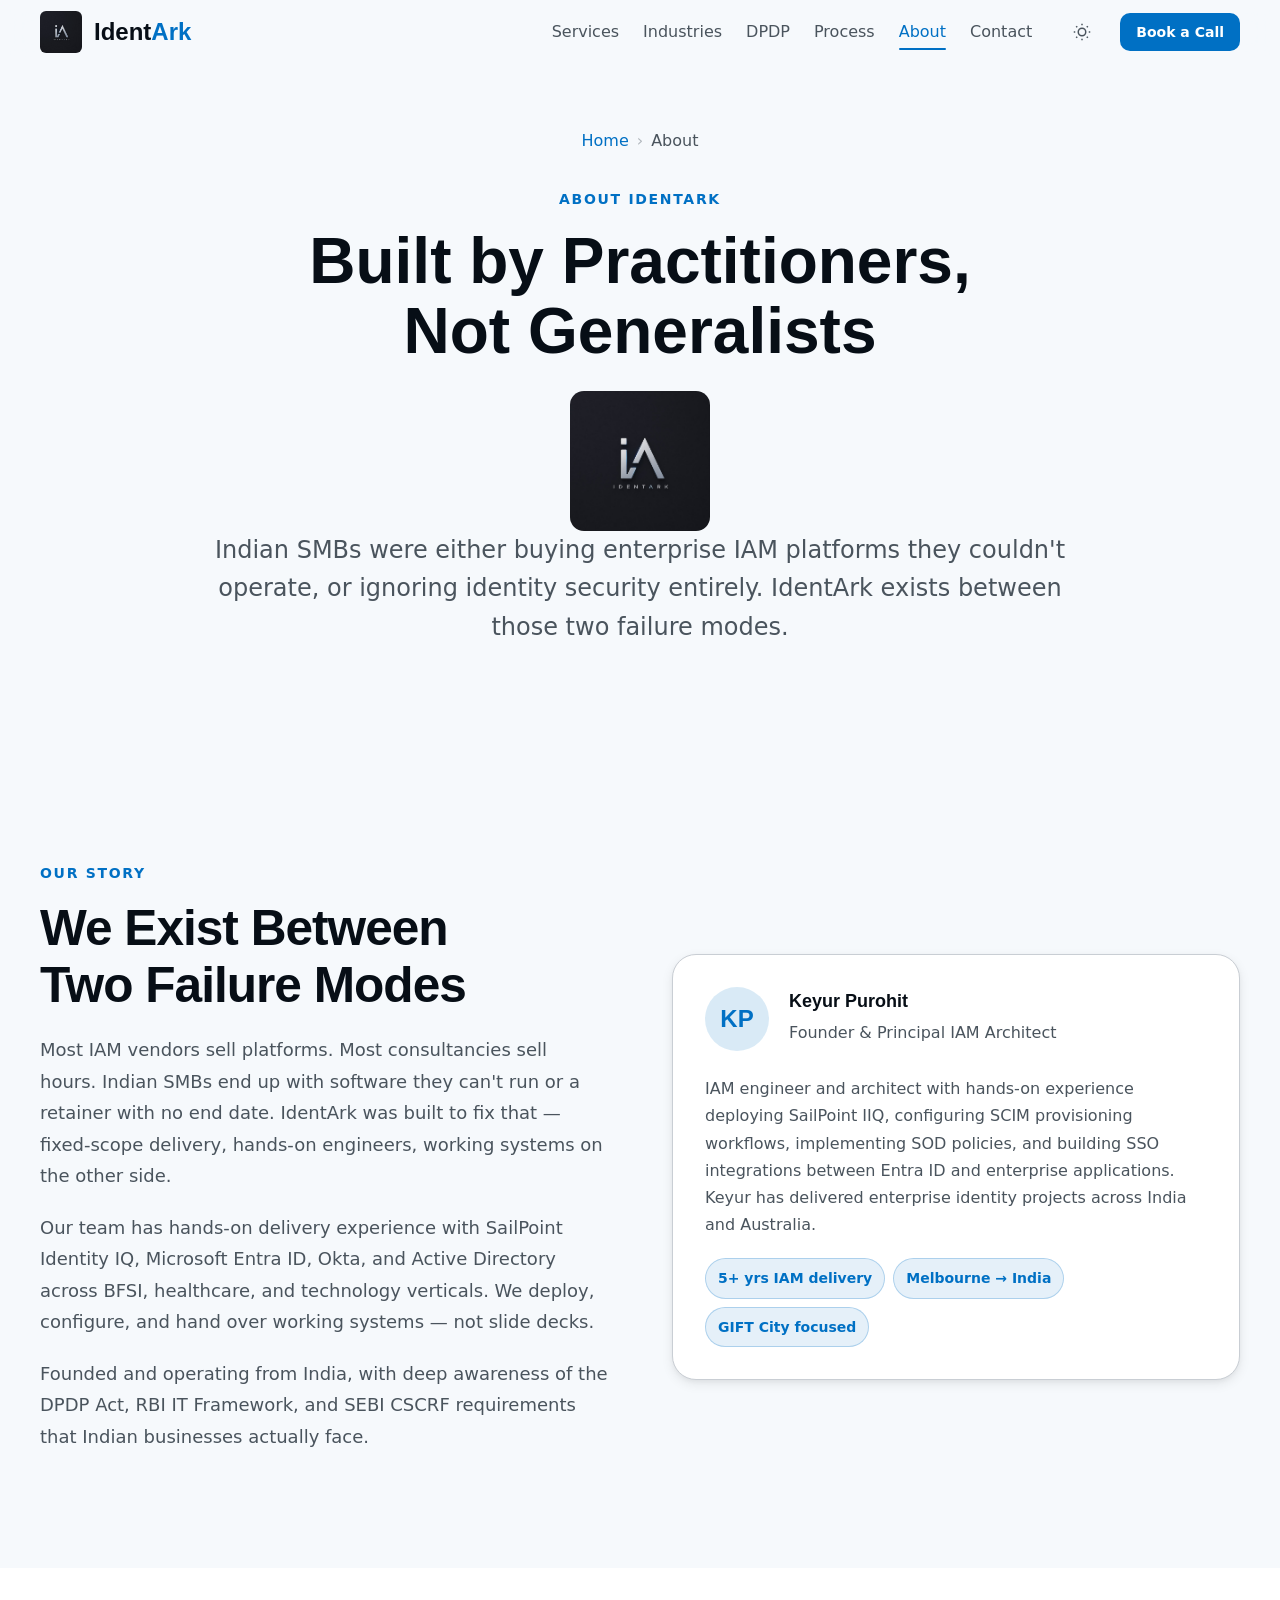
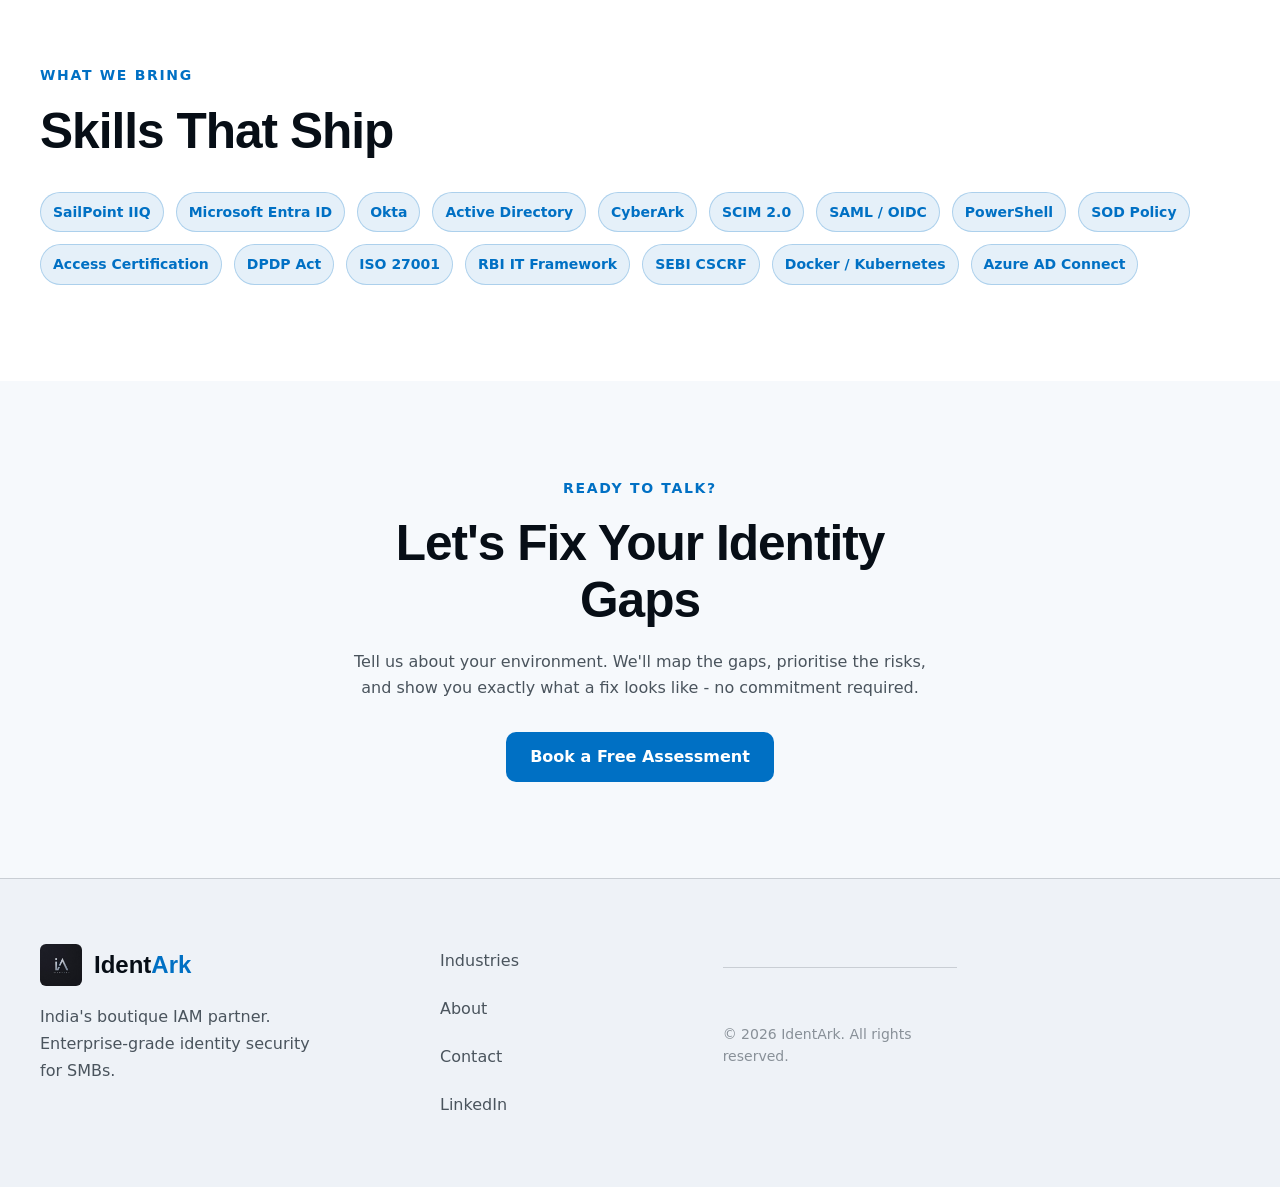
==== commit 4b8db7bd: "proofread: remove duplicate copy, fix passive voice, clean up about page" ====
--- a/about/index.html
+++ b/about/index.html
@@ -87,7 +87,7 @@
       <div class="reveal" style="margin:var(--space-6) auto 0;text-align:center;display:flex;justify-content:center;">
         <img src="../logo.jpeg" alt="IdentArk" width="140" height="140" loading="eager" style="width:140px;height:140px;object-fit:contain;border-radius:14px;">
       </div>
-      <p class="reveal">IdentArk was founded on a simple observation: Indian SMBs were either buying enterprise IAM platforms they couldn't operate, or ignoring identity security entirely.</p>
+      <p class="reveal">Indian SMBs were either buying enterprise IAM platforms they couldn't operate, or ignoring identity security entirely. IdentArk exists between those two failure modes.</p>
     </div>
   </section>
 
@@ -97,7 +97,7 @@
         <div>
           <span class="section-label">Our Story</span>
           <h2 class="section-title" style="margin-top:var(--space-3);">We Exist Between<br/>Two Failure Modes</h2>
-          <p class="about__text">Indian SMBs were either buying enterprise IAM platforms they couldn't operate, or ignoring identity security entirely and waiting for a breach to force the conversation. IdentArk exists between those two failure modes.</p>
+          <p class="about__text">Most IAM vendors sell platforms. Most consultancies sell hours. Indian SMBs end up with software they can't run or a retainer with no end date. IdentArk was built to fix that — fixed-scope delivery, hands-on engineers, working systems on the other side.</p>
           <p class="about__text">Our team has hands-on delivery experience with SailPoint Identity IQ, Microsoft Entra ID, Okta, and Active Directory across BFSI, healthcare, and technology verticals. We deploy, configure, and hand over working systems — not slide decks.</p>
           <p class="about__text">Founded and operating from India, with deep awareness of the DPDP Act, RBI IT Framework, and SEBI CSCRF requirements that Indian businesses actually face.</p>
         </div>
@@ -106,13 +106,13 @@
             <div class="founder-avatar">KP</div>
             <div class="founder-info">
               <h4>Keyur Purohit</h4>
-              <p>Founder & Principal IAM Architect</p>
+              <p>Founder &amp; Principal IAM Architect</p>
             </div>
           </div>
-          <p class="founder-bio">IAM engineer and architect with hands-on experience deploying SailPoint IIQ, configuring SCIM provisioning workflows, implementing SOD policies, and building SSO integrations between Entra ID and enterprise applications. Previously worked across enterprise identity projects in India and Australia.</p>
+          <p class="founder-bio">IAM engineer and architect with hands-on experience deploying SailPoint IIQ, configuring SCIM provisioning workflows, implementing SOD policies, and building SSO integrations between Entra ID and enterprise applications. Keyur has delivered enterprise identity projects across India and Australia.</p>
           <div class="about__skills" style="margin-top:var(--space-4);">
             <span class="skill-tag">5+ yrs IAM delivery</span>
-            <span class="skill-tag">Melbourne → India</span>
+            <span class="skill-tag">Melbourne &rarr; India</span>
             <span class="skill-tag">GIFT City focused</span>
           </div>
         </div>
@@ -149,7 +149,7 @@
     <div class="container" style="text-align:center;max-width:600px;margin-inline:auto;">
       <span class="section-label reveal">Ready to Talk?</span>
       <h2 class="section-title reveal">Let's Fix Your Identity Gaps</h2>
-      <p class="reveal" style="color:var(--color-text-muted);margin-bottom:var(--space-8);">Tell us about your environment. We'll map the gaps, prioritise the risks, and show you exactly what a fix looks like — no commitment required.</p>
+      <p class="reveal" style="color:var(--color-text-muted);margin-bottom:var(--space-8);">Tell us about your environment. We'll map the gaps, prioritise the risks, and show you exactly what a fix looks like - no commitment required.</p>
       <a href="../contact/" class="btn btn-primary reveal">Book a Free Assessment</a>
     </div>
   </section>
@@ -179,7 +179,6 @@
 
 <script>
 (function(){
-  // Theme
   var t = document.querySelector('[data-theme-toggle]');
   var r = document.documentElement;
   var d = 'light';
@@ -191,7 +190,6 @@
     try { localStorage.setItem('identark-theme', d); } catch(e){}
   });
 
-  // Mobile nav — toggle .is-open to match style.css
   var mb = document.querySelector('.mobile-menu-btn');
   var mn = document.getElementById('mobileNav');
   if(mb && mn) mb.addEventListener('click', function(){
@@ -200,7 +198,6 @@
     mn.setAttribute('aria-hidden', !open);
   });
 
-  // Scroll reveal — add .in-view to match style.css rule .reveal.in-view
   if('IntersectionObserver' in window){
     var obs = new IntersectionObserver(function(entries){
       entries.forEach(function(e){
@@ -212,7 +209,6 @@
     }, {threshold: 0.1});
     document.querySelectorAll('.reveal').forEach(function(el){ obs.observe(el); });
   } else {
-    // Fallback for older browsers — just show everything
     document.querySelectorAll('.reveal').forEach(function(el){ el.classList.add('in-view'); });
   }
 })();
